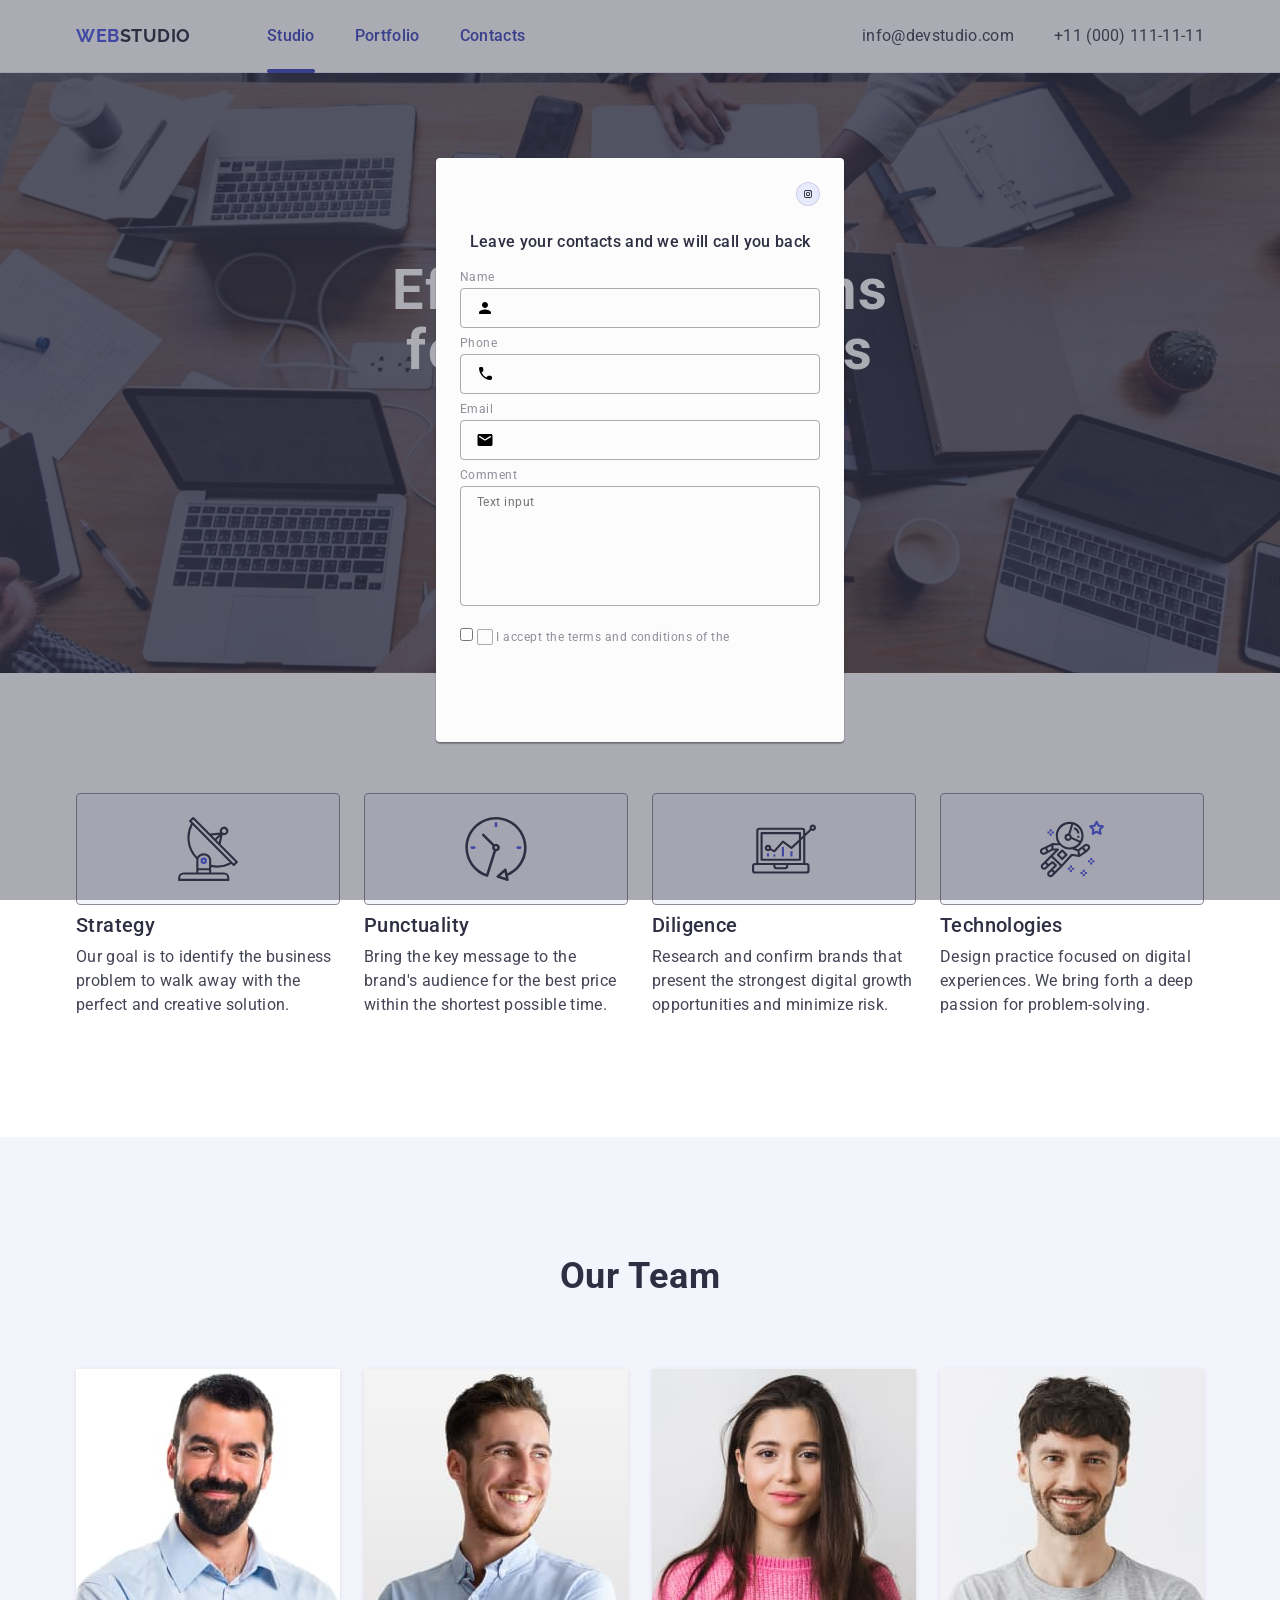
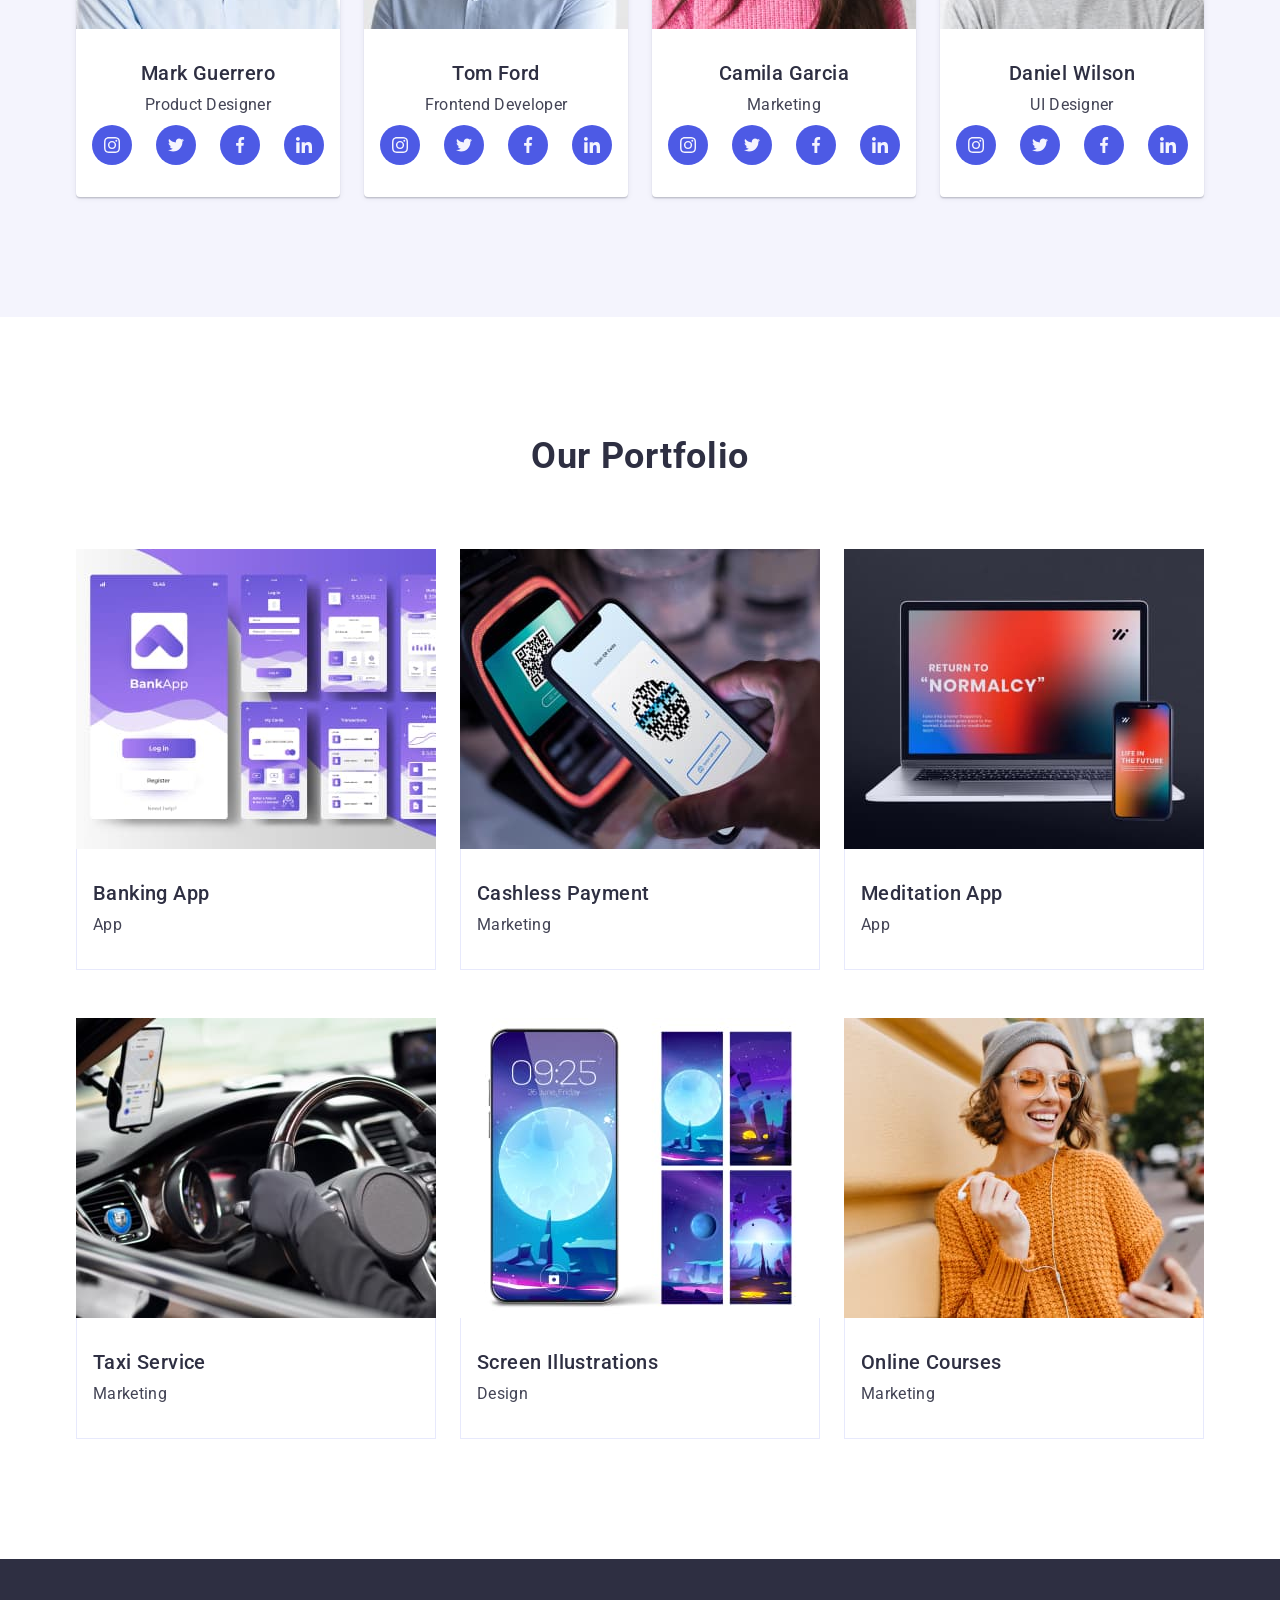
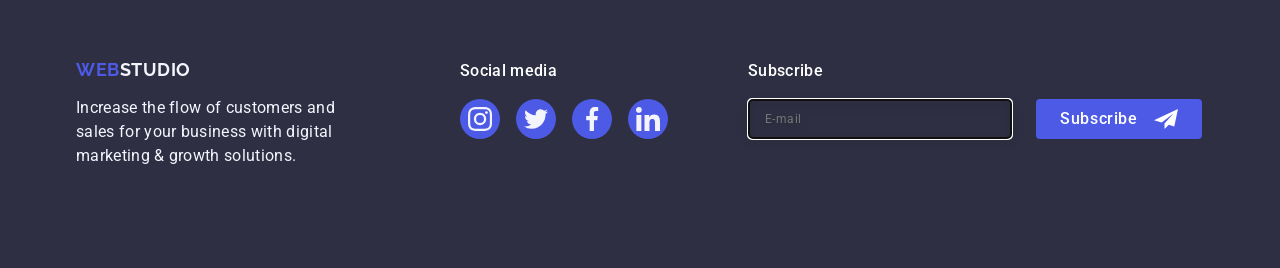
==== index.html @ d34de0f4 "add check-box" ====
<!DOCTYPE html>
<html lang="en">
<head>
    <meta charset="UTF-8">
    <meta name="viewport" content="width=device-width, initial-scale=1.0">
    <title>Document</title>
    <link rel="stylesheet" href="https://cdn.jsdelivr.net/npm/modern-normalize@2.0.0/modern-normalize.min.css">
    <link rel="preconnect" href="https://fonts.googleapis.com">
    <link rel="preconnect" href="https://fonts.gstatic.com" crossorigin>
    <link href="https://fonts.googleapis.com/css2?family=Raleway:wght@800&family=Roboto:wght@400;500;700;900&display=swap" rel="stylesheet">    
    <link rel="stylesheet" href="./css/styles.css" />
</head>
<body>
    <header class="main-header">
        <div class="container container-header">
        <nav class="site-nav">
        <a class="link-logo" href="./index.html">
            Web<span class="logo-header">Studio</span>
        </a>
        
        <ul class="main-nav">
            <li>
                <a class="link" href="./index.html">Studio</a>
            </li>
            <li>
                <a class="link-port" href="">Portfolio</a>
            </li>
            <li>
                <a class="link-cont" href="">Contacts</a>
            </li>
        </ul>
        
        </nav>
        <address class="contact">
        <ul class="site-contact">
            <li><a class="link-contact "  href="mailto:info@devstudio.com">info@devstudio.com</a></li>
            <li><a class="link-contact" href="tel:+110001111111">+11 (000) 111-11-11</a></li>
        </ul>
        </address>
    </div>
    </header>
    <main>
     <section  class="hero">
        <div class="container">
        <h1 class="hero-title">Effective Solutions for Your Business</h1>
        <button type="button" class="button">Order Service</button>
        </div> 
     </section>
     <section class="advantage-main">
        <div class="container">
        <h2 class="visually-hidden">Our advantages</h2>
        <ul class="ouradvant-list">
            <li class="ouradvant-item">
                <div class="advantages-background">
                    <svg class="advantages-sprite" width="64" height="64" >
                      <use href="./images/icons.svg#icon-antenna"></use>
                    </svg>
                  </div>
               <h3 class="list-title">Strategy</h3>
               <p class="list-text">
                  Our goal is to identify the business
                  problem to walk away with the perfect and creative solution.
               </p>
            </li>
            <li class="ouradvant-item">
                <div class="advantages-background" >
                    <svg class="advantages-sprite" width="64" height="64">
                      <use href="./images/icons.svg#icon-clock" ></use>
                    </svg>
                  </div>
                <h3 class="list-title">Punctuality</h3>
                <p class="list-text">
                   Bring the key message to the brand's audience for the best price within the shortest possible time.
                </p>
            </li>
            <li class="ouradvant-item">
                <div class="advantages-background">
                    <svg class="advantages-sprite" width="64" height="64">
                      <use href="./images/icons.svg#icon-diagram"></use>
                    </svg>
                  </div>
                <h3 class="list-title">Diligence</h3>
                <p class="list-text">
                   Research and confirm brands that present the strongest digital growth opportunities and minimize risk.
                </p>
            </li>
            <li class="ouradvant-item">
                <div class="advantages-background">
                    <svg class="advantages-sprite" width="64" height="64">
                      <use href="./images/icons.svg#icon-astronaut"></use>
                    </svg>
                  </div>
                <h3 class="list-title">Technologies</h3>
                <p class="list-text">
                   Design practice focused on digital experiences. We bring forth a deep passion for problem-solving.
                </p>
            </li>
        </ul>
        </div>
     </section>
     <section class="our-team">
        <div class="container">
        <h2 class="title-ourteam">Our Team</h2>
        <ul class="list-ourteam">
            <li class="item-ourteam">
                <img  src="./images/mark.jpg" alt="smiling man with beard in blue shirt" width="264" />
                <div class="data-team">
                <h3 class="title-team">Mark Guerrero</h3>
                <p class="text-team">Product Designer</p>
                <ul class="team-list">
                    <li class="team-item">
                      <a href="" class="team-sprite">
                        <svg class="team-icon" height="16" width="16">
                          <use href="./images/icons.svg#icon-instagram"></use>
                        </svg>
                      </a>
                    </li>
                    <li class="team-item">
                      <a href="" class="team-sprite">
                        <svg class="team-icon" height="16" width="16">
                          <use href="./images/icons.svg#icon-twitter"></use>
                        </svg>
                      </a>
                    </li>
                    <li class="team-item">
                      <a href="" class="team-sprite">
                        <svg class="team-icon" height="16" width="16">
                          <use href="./images/icons.svg#icon-facebook"></use>
                        </svg>
                      </a>
                    </li>
                    <li class="team-item">
                      <a href="" class="team-sprite">
                        <svg class="team-icon" height="16" width="16">
                          <use href="./images/icons.svg#icon-linkedin"></use>
                        </svg>
                      </a>
                    </li>
                  </ul>
                </div>
            </li>
            <li class="item-ourteam">
                <img  src="./images/tom.jpg" alt="smiling man in blue shirt" width="264" />
                <div class="data-team">
                <h3 class="title-team">Tom Ford</h3>
                <p class="text-team">Frontend Developer</p>
                <ul class="team-list">
                  <li>
                    <a href="" class="team-sprite">
                      <svg class="team-icon" height="16px" width="16px">
                        <use href="./images/icons.svg#icon-instagram"></use>
                      </svg>
                    </a>
                  </li>
                  <li>
                    <a href="" class="team-sprite">
                      <svg class="team-icon" height="16px" width="16px">
                        <use href="./images/icons.svg#icon-twitter"></use>
                      </svg>
                    </a>
                  </li>
                  <li>
                    <a href="" class="team-sprite">
                      <svg class="team-icon" height="16px" width="16px">
                        <use href="./images/icons.svg#icon-facebook"></use>
                      </svg>
                    </a>
                  </li>
                  <li>
                    <a href="" class="team-sprite">
                      <svg class="team-icon" height="16px" width="16px">
                        <use href="./images/icons.svg#icon-linkedin"></use>
                      </svg>
                    </a>
                  </li>
                </ul>
                </div>
            </li>
            <li class="item-ourteam">
                <img  src="./images/camila.jpg" alt="beautiful woman with long hair" width="264" />
                <div class="data-team">
                <h3 class="title-team">Camila Garcia</h3>
                <p class="text-team">Marketing</p>
                <ul class="team-list">
                  <li>
                    <a href="" class="team-sprite">
                      <svg class="team-icon" height="16px" width="16px">
                        <use href="./images/icons.svg#icon-instagram"></use>
                      </svg>
                    </a>
                  </li>
                  <li>
                    <a href="" class="team-sprite">
                      <svg class="team-icon" height="16px" width="16px">
                        <use href="./images/icons.svg#icon-twitter"></use>
                      </svg>
                    </a>
                  </li>
                  <li>
                    <a href="" class="team-sprite">
                      <svg class="team-icon" height="16px" width="16px">
                        <use href="./images/icons.svg#icon-facebook"></use>
                      </svg>
                    </a>
                  </li>
                  <li>
                    <a href="" class="team-sprite">
                      <svg class="team-icon" height="16px" width="16px">
                        <use href="./images/icons.svg#icon-linkedin"></use>
                      </svg>
                    </a>
                  </li>
                </ul>
                </div>
            </li>
            <li class="item-ourteam">
                <img src="./images/daniel.jpg" alt="smiling man in gray t-shirt" width="264" />
                <div class="data-team">
                <h3 class="title-team">Daniel Wilson</h3>
                <p class="text-team">UI Designer</p>
                <ul class="team-list">
                  <li>
                    <a href="" class="team-sprite">
                      <svg class="team-icon" height="16px" width="16px">
                        <use href="./images/icons.svg#icon-instagram"></use>
                      </svg>
                    </a>
                  </li>
                  <li>
                    <a href="" class="team-sprite">
                      <svg class="team-icon" height="16px" width="16px">
                        <use href="./images/icons.svg#icon-twitter"></use>
                      </svg>
                    </a>
                  </li>
                  <li>
                    <a href="" class="team-sprite">
                      <svg class="team-icon" height="16px" width="16px">
                        <use href="./images/icons.svg#icon-facebook"></use>
                      </svg>
                    </a>
                  </li>
                  <li>
                    <a href="" class="team-sprite">
                      <svg class="team-icon" height="16px" width="16px">
                        <use href="./images/icons.svg#icon-linkedin"></use>
                      </svg>
                    </a>
                  </li>
                </ul>
                </div>
            </li>
        </ul>
        </div>
     </section>
     <section class="portfolio">
        <div class="container">
        <h2 class="title-portfolio">Our Portfolio</h2>
        <ul class="list-portfolio">
            <li class="item-portfolio">
              <div class="picture-overlay">
                <img src="./images/portfolio-banking.jpg"  alt="application" width="360" />
                <p class="text-overlay"> 14 Stylish and User-Friendly App Design Concepts · Task Manager App · Calorie Tracker App · Exotic Fruit Ecommerce App · Cloud Storage App</p>
              </div>
               <div class="data-portfolio">
                <h3 class="titles-portfolio">Banking App</h3>
                <p class="text-portfolio">App</p>
                </div>
            </li>
            <li class="item-portfolio">
              <div class="picture-overlay">
                <img src="./images/portfolio-cashless.jpg"  alt="phone cachless payment" width="360" />
                <p class="text-overlay"> 14 Stylish and User-Friendly App Design Concepts · Task Manager App · Calorie Tracker App · Exotic Fruit Ecommerce App · Cloud Storage App</p>
              </div>
                <div class="data-portfolio">
                <h3 class="titles-portfolio">Cashless Payment</h3>
                <p class="text-portfolio">Marketing</p>
                </div>
            </li>
            <li class="item-portfolio">
              <div class="picture-overlay">
                <img src="./images/portfolio-meditation.jpg"  alt="laptop" width="360" />
                <p class="text-overlay"> 14 Stylish and User-Friendly App Design Concepts · Task Manager App · Calorie Tracker App · Exotic Fruit Ecommerce App · Cloud Storage App</p>
              </div>
                <div class="data-portfolio">
                <h3 class="titles-portfolio">Meditation App</h3>
                <p class="text-portfolio">App</p>
                </div>
            </li>
            <li class="item-portfolio">
              <div class="picture-overlay">
                <img src="./images/portfolio-taxi.jpg"  alt="steering wheel" width="360" />
                <p class="text-overlay"> 14 Stylish and User-Friendly App Design Concepts · Task Manager App · Calorie Tracker App · Exotic Fruit Ecommerce App · Cloud Storage App</p>
              </div>
                <div class="data-portfolio">
                <h3 class="titles-portfolio">Taxi Service</h3>
                <p class="text-portfolio">Marketing</p>
                </div>
            </li>
            <li class="item-portfolio">
              <div class="picture-overlay">
                <img src="./images/portfolio-screen.jpg"  alt="screen on the phone" width="360" />
                <p class="text-overlay"> 14 Stylish and User-Friendly App Design Concepts · Task Manager App · Calorie Tracker App · Exotic Fruit Ecommerce App · Cloud Storage App</p>
              </div>
                <div class="data-portfolio">
                <h3 class="titles-portfolio">Screen Illustrations</h3>
                <p class="text-portfolio">Design</p>
                </div>
            </li>
            <li class="item-portfolio">
              <div class="picture-overlay">
                <img src="./images/portfolio-online.jpg"  alt="girl with phone" width="360" />
                <p class="text-overlay"> 14 Stylish and User-Friendly App Design Concepts · Task Manager App · Calorie Tracker App · Exotic Fruit Ecommerce App · Cloud Storage App</p>
              </div>
                <div class="data-portfolio">
                <h3 class="titles-portfolio">Online Courses</h3>
                <p class="text-portfolio">Marketing</p>
                </div>
            </li>
        </ul>
        </div>

     </section>
    </main>
    <footer class="footer">
        <div class="container container-position">
         
                <div class="footer-inscripshion">
                     <a  class="link-logo-footer" href="./index.html">
                      Web<span class="logo-footer">Studio</span>
                   </a>
                     <p class="footer-text">Increase the flow of customers and sales for your business with digital marketing & growth solutions.</p>
                  </div>
              <div>

                 <p class="footer-title">Social media</p>

                 <ul class="footer-list">
                  <li class="footer-item">
                    <a href="" class="footer-sprite">
                      <svg class="footer-icon" height="24" width="24">
                        <use href="./images/icons.svg#icon-instagram"></use>
                      </svg>
                    </a>
                  </li>
                  <li class="footer-item">
                    <a href="" class="footer-sprite">
                      <svg class="footer-icon" height="24" width="24">
                        <use href="./images/icons.svg#icon-twitter"></use>
                      </svg>
                    </a>
                  </li>
                  <li class="footer-item">
                    <a href="" class="footer-sprite">
                      <svg class="footer-icon" height="24" width="24">
                        <use href="./images/icons.svg#icon-facebook"></use>
                      </svg>
                    </a>
                  </li>
                  <li class="footer-item">
                    <a href="" class="footer-sprite">
                      <svg class="footer-icon" height="24" width="24">
                        <use href="./images/icons.svg#icon-linkedin"></use>
                      </svg>
                    </a>
                  </li>
                </ul>
           </div> 
             <div class="icon-subs">
              <p class="footer-title">Subscribe</p>
              <form
              class="form-subs"
              name="signup-form"
              autocomplete="on">
              
            
              <label class="footer-form">
                <input
                  class="form-input"
                  type="email"
                  name="email"
                  placeholder="E-mail"
                  autofocus
                />
              </label>
              <button type="submit" class="button-subs">
                Subscribe
                <svg class="icon-footer" height="24" width="24">
                  <use href="./images/icons.svg#icon-frame"></use>
                </svg>
              </button>
            </form>
             </div>
        </div>
        
    </footer>
    <div class="container-modal">
      
     <div class="modal">
      <button type="button" class="modal-button">
        <svg class="modal-icon" height="8" width="8">
          <use href="./images/icons.svg#icon-instagram"></use>
        </svg>
      </button>
      <p class="modal-text">
        Leave your contacts and we will call you back
      </p>
      <form >
        <div class="modal-formcontainer">
          <label class="form-username" for="user-name">Name</label>
          <div class="text-username">
            <input class="input-username" type="text"  id="user-name" name="user-name">
            <svg class="form-icon" height="24" width="18">
              <use href="./images/icons.svg#icon-person"></use>
            </svg>
            
          </div>
        </div>
          <div class="modal-formcontainer">
            <label class="form-username" for="user-phone">Phone</label>
            <div class="text-username">
              <input class="input-username" type="text"  id="user-phone" name="user-phone">
              <svg class="form-icon" height="24" width="18">
                <use href="./images/icons.svg#icon-phone"></use>
              </svg>
              
            </div>
          </div>
          <div class="modal-formcontainer">
            <label class="form-username" for="user-email">Email</label>
            <div class="text-username">
              <input class="input-username" type="text"  id="user-email" name="user-phone">
              <svg class="form-icon" height="24" width="18">
                <use href="./images/icons.svg#icon-email"></use>
              </svg>
              
            </div>
          </div>
          <div class="modal-comment">
            <label class="form-username" for="user-comment">Comment</label>
            <textarea class="modal-textarea" name="user-comment" id="user-comment" placeholder="Text input" cols="30" rows="10"></textarea>
          </div>
          <div class="modal-chekbox">
            <input class="user-chekbox"  type="checkbox"  id="user-privacy" value="true" name="user-privacy">
            <label class="label-chekbox" for="user-privacy">
              <span class="check-icon">
                <svg class="checkbox-icon" height="8" width="10">
                  <use href="./images/icons.svg#icon-"></use>
                </svg>
                 </span>
              I accept the terms and conditions of the</label>

          </div>
        
      </form>
     </div>
    </div>
</body>
</html>
---- css/styles.css ----
/* color
iris - #4D5AE5; primary brand
ocean -#404BBf; pressed
navy blue -#2E2F42; dark
green - #31D0AA;  success
slate - #434455;  text
ligth slate -#8E8F99;  subtle text
cornflower - #E7E9FC;  accent
cloud - #F4F4FD; light background
navy blue modal - #2E2F42; modal overlay
grey - #2E2F42; hero background               ?
white - #FFFFFF; white background
dairy - #FCFCFC; modal background

*/

*,
*::before,
*::after {
  box-sizing: border-box;
}

h1, h2, h3, h4, h5, h6, p {
	margin-top: 0;
	margin-bottom: 0;
}

ul, ol {
	margin-top: 0;
	margin-bottom: 0;
	padding-left: 0;
}

body {
    background-color: #ffffff;
    color: #434455;
    font-family: Roboto, sans-serif;
    font-weight: 400;
    font-size: 16px;
    
}
ul {
    list-style-type: none;
}
img {
	display: block;
    max-width: 100%;
}

.container { 
   
    width: 1158px;
    padding: 0 15px;
    margin-left: auto;
    margin-right:  auto;
}
.container-header {
    /* width: 1158px;
    padding: 0 15px;
    margin-left: auto;
    margin-right:  auto; */
    display: flex;
    justify-content: space-between;
        
    
}


/* Hidden header */
.visually-hidden {
    position: absolute;
    width: 1px;
    height: 1px;
    margin: -1px;
    border: 0;
    padding: 0;
    white-space: nowrap;
    clip-path: inset(100%);
    clip: rect(0 0 0 0);
    overflow: hidden;
}


section {
    padding: 156;
}


/*Headlines*/

h2 {
    color: #2E2F42;
    font-weight: 700;
    font-size: 36px;
    line-height: 1.11;
    letter-spacing: 0.02em
}
h3 {
    color: #2E2F42;
    font-weight: 500;
    font-size: 20px;
    line-height: 1.2;
    letter-spacing: 0.02em
}
p {
line-height: 1.5;
letter-spacing: 0.02em;
}
/*Header*/
.main-header {
    border-bottom: 1px solid #e7e9fc;
    box-shadow: 0px 2px 1px rgba(46, 47, 66, 0.08), 0px 1px 1px rgba(46, 47, 66, 0.16), 0px 1px 6px rgba(46, 47, 66, 0.08);
}
/*Logo*/
.link-logo {
    font-family: Raleway, sans-serif;
    font-weight: 700;
    font-size: 18px;
    color: #4D5AE5;
    line-height: 1.17;
    text-transform: uppercase;
    text-decoration: none;
    letter-spacing: 0.03em;
    margin-right: 76px;
}
.logo-header {
    color: #2E2F42;
}
.logo-footer {
    color: #F4F4FD;
}
.link  {
    position: relative; 
    display: inline-block;
    text-decoration: none; 
    color: #2E2F42 ;
    font-weight: 500;
    line-height: 1.5;
    letter-spacing: 0.02em;
    padding: 24px 0;
    color: #404bbf;
    transition: color 250ms cubic-bezier(0.4, 0, 0.2, 1);
    

}
.link-port  {
    position: relative; 
    display: inline-block;
    text-decoration: none; 
    color: #2E2F42 ;
    font-weight: 500;
    line-height: 1.5;
    letter-spacing: 0.02em;
    padding: 24px 0;
    color: #404bbf;
    transition: color 250ms cubic-bezier(0.4, 0, 0.2, 1);
    
}

.link-cont 

{
    position: relative;
    display: inline-block;
    text-decoration: none;
    color: #2E2F42 ;
    font-weight: 500;
    line-height: 1.5;
    letter-spacing: 0.02em;
    padding: 24px 0;
    color: #404bbf;
    transition: color 250ms cubic-bezier(0.4, 0, 0.2, 1);
    
} 
.site-nav .link:hover {

    color: #404BBf
}
.site-nav  .link:focus {
    
    color: #404BBf
}
.link:after {
    content: '';
    position: absolute;
    bottom: -1px;
    height: 4px;
    left: 0;
    width: 100%;
    background-color: #404bbf;
    border-radius: 2px;

}
address {
font-style: normal;

}
.link-contact{
    text-decoration: none;
    line-height: 1.5;
    letter-spacing: 0.02em;
    color: #434455;
    transition: color 250ms cubic-bezier(0.4, 0, 0.2, 1);

}
.link-contact:hover,
.link-contact:focus {
    color: #404bbf;
}
.site-nav {
    display: flex;
    align-items: center; 
    margin-right: 0;
}
.main-nav {
    display: flex;
   flex-direction: row;
    gap: 40px;
   
    
}
.site-contact {
    display: flex;
    gap: 40px;
   
    padding-top: 24px;
    padding-bottom: 24px;
  
    
    

}
/*Hero*/
.hero {
    background-color: #2E2F42 ;
    text-align: center;
    padding: 188px 0 188px;
    background-image: linear-gradient(rgba(46, 47, 66, 0.7), rgba(46, 47, 66, 0.7)), url(../images/people-office.jpg);
    background-repeat: no-repeat;
    max-width: 1440px;
    background-position: center;
    background-size: cover; 
}
.hero-title {
    color: #ffffff;
    font-weight: 700;
    font-size: 56px;
    line-height: 1.07;
    text-align: center;
    letter-spacing: 0.02em;
    margin: 0 auto;
    margin-bottom: 48px;
    max-width: 496px;


}
/*Button*/
.button {
    display: block;
    min-width: 169px;
    background-color: #4D5AE5 ;
    color: #FFFFFF;
    font-weight: 500;
    line-height: 1.5;
    cursor: pointer;
    letter-spacing: 0.04em;
    padding: 16px 32px;
    border-radius: 4px;
    border: none;
    margin: 0 auto;
    transition: background-color 250ms cubic-bezier(0.4, 0, 0.2, 1);  
    
}
.button:hover {
    background-color: #404BBf;
}
.button:focus {
    background-color: #404BBf;
}
/* Our advantages */
.advantage-main {
    padding: 120px 0 120px;

}
.advantages-background {
    background-color: #F4F4FD;
    display: flex;
    gap: 24px;
    border: 1px solid #8E8F99;
    border-radius: 4px;
    height: 112px; 
    justify-content: center;
    align-items: center;
    margin-bottom: 8px;
  
    
} 
.advantages-sprite {
    width: 64px;
    height: 64px;
}
.ouradvant-list {
    display: flex;
    flex-direction: row;
    gap: 24px;
   
    
}
.list-title {
    margin-bottom: 8px;
}
.ouradvant-item {
    flex-basis: calc((100% - 72px) / 4);
}
/*Our portfolio*/

.portfolio{
    padding: 120px 0 120px 0;
}
.data-portfolio {
    padding: 32px 16px;
    border: 1px solid #e7e9fc;
    border-top: none;
}

.title-portfolio {
    text-align: center;
    letter-spacing: 0.02em;
    text-transform: capitalize;
    text-align: center;
    margin: 0 auto;
    margin-bottom: 72px;
    
}
.titles-portfolio {
    margin-bottom: 8px;
}
.list-portfolio {
    display: flex;
    flex-wrap: wrap;
    column-gap: 24px; 
    row-gap: 48px;               }

 .item-portfolio {
    transition: box-shadow 250ms cubic-bezier(0.4, 0, 0.2, 1);
 }   
.item-portfolio:hover {
    box-shadow: 0px 1px 6px rgba(46, 47, 66, 0.08), 0px 1px 1px rgba(46, 47, 66, 0.16), 0px 2px 1px rgba(46, 47, 66, 0.08);
    

}


    
     


/*Our team*/
.our-team {
    background-color: #F4F4FD;
    padding: 120px 0;
}
.title-ourteam {
    text-align: center;
    text-transform: capitalize;
    margin: 0 auto;
  
    margin-bottom: 72px;
    
}
.list-ourteam {
    display: flex;
    flex-direction: row;
    gap: 24px;
    
    
}
.item-ourteam {
    box-shadow: 0px 1px 6px rgba(46, 47, 66, 0.08), 0px 1px 1px rgba(46, 47, 66, 0.16), 0px 2px 1px rgba(46, 47, 66, 0.08); 
    background-color: #FFFFFF;
    border-radius: 0px 0px 4px 4px;
}
.text-team {
    font-size: 16px;
    text-align: center;
    
}
.data-team {
    padding: 32px 0;
    text-align: center;
}
.title-team {
    margin-bottom: 8px;
}
.team-list {
    display: flex;
    flex-direction: row;
    gap: 24px;
    margin-top: 8px;
    margin-left: 16px;
    margin-right: 16px;
    justify-content: center;
  

}

.team-item {
    transition: background-color 250ms cubic-bezier(0.4, 0, 0.2, 1);
}
.team-sprite {
    display: flex;
    width: 40px;
    height: 40px;
    justify-content: center;
    align-items: center;
    border-radius: 50%;
    fill: #F4F4FD ;
    background-color:#4d5ae5;
    transition: background-color 250ms cubic-bezier(0.4, 0, 0.2, 1);
  }

  .team-sprite:hover {
    background-color: #404BBf ;
    fill: #F4F4FD ;
  }
  .team-sprite:focus {
    background-color: #404BBf ;
    fill: #F4F4FD ;
  }
  
/*Footer*/
.container-position {
    display: flex;
    align-items: baseline;
}

footer {
    background-color: #2E2F42;
    padding: 100px 0 100px;
}
.footer-text {
    width: 264px;
    line-height: 1.5;
    color: #F4F4FD;
    letter-spacing: 0.02em
}
.link-logo-footer {
    font-family: Raleway, sans-serif;
    font-weight: 700;
    font-size: 18px;
    color: #4D5AE5;
    line-height: 1.17;
    text-transform: uppercase;
    text-decoration: none;
    letter-spacing: 0.03em;
    display: inline-block;
    margin-bottom: 16px;
    
}
.footer-title {
    color: #ffffff;
    font-weight: 500;
    font-size: 16px;
    line-height: 1.5;
    letter-spacing: 0.02em;
    margin-bottom: 16px;

}

.footer-list {
    display: flex;
    gap: 16px;
}
.footer-item {
    width: 40px;
    height: 40px;
    transition: background-color 250ms cubic-bezier(0.4, 0, 0.2, 1);
}
.footer-sprite {
    display: flex;
    width: 100%;
    height: 100%;
    justify-content: center;
    align-items: center;
    border-radius: 50%;
    fill: #F4F4FD ;
    background-color: #4d5ae5 ;
    transition: background-color 250ms cubic-bezier(0.4, 0, 0.2, 1);
  }

  .footer-sprite:hover {
    background-color: #31D0AA ;
    fill: #F4F4FD ;
  }
  .footer-sprite:focus {
    background-color: #31D0AA ;
    fill: #F4F4FD ;
  }
  .footer-inscripshion {
    margin-right: 120px;
  }
  .footer-icon {
    fill: #f4f4fd;
  }
  .icon-subs {
    margin-left: 80px;
  }
  .form-subs {
    display: flex;
    justify-content: center;
    gap: 24px;
    
   }
   .button-subs {
    display: flex;
    justify-content: center; 
    background-color: #4D5AE5;
    color: #fff;
    font-size: 16px;
    font-weight: 500;
    line-height: 1.5;
    letter-spacing: 0.06em;
    min-width: 165px;
    height: 40px;
    align-items: center;
    text-align: center;
    padding: 8px 24px 8px 24px;
    border-radius: 4px;
    border: 1px; 
    letter-spacing: 0.04em;
    cursor: pointer;

  }

  .form-input {
    width: 264px;
    height: 40px;
    border: 1px solid #ffffff; 
    border-radius: 4px;
    padding-left: 16px;
    color: #fff;
    background-color: transparent;
    font-weight: 400;
    font-size: 12px;
    line-height: 1.5;
    letter-spacing: 0.04em; 
    filter: drop-shadow(0px 4px 4px rgba(0, 0, 0, 0.15)); 
    
  }

  .icon-footer {
    margin-left: 16px; 
    fill: #fff;
  }
  /*Porfolio overlay*/

    .picture-overlay {
        position: relative;
        overflow: hidden;
    }
    .text-overlay {
        position: absolute; 
        top: 0; 
        font-size: 16px; 
        line-height: 1.5;
        letter-spacing: 0.02em;
        color: #f4f4fd; 
        padding: 40px 32px;
        background-color: #4d5ae5;
        height: 100%;
        width: 100%;
        transform: translateY(100%);
        transition: transform 250ms cubic-bezier(0.4, 0, 0.2, 1); 
    }
   
    .item-portfolio:hover .text-overlay {
        transform: translateY(0%);
    }
    /* Modal */
    .container-modal {
        position: fixed;
        top: 0;
        left: 0; 
        width: 100%;
        height: 100%;
        background-color: rgba(46, 47, 66, 0.4);
        transition: opacity 250ms cubic-bezier(0.4, 0, 0.2, 1), visibility 250ms cubic-bezier(0.4, 0, 0.2, 1); 

    }
    .modal {
        position: absolute;
        top: 50%; 
        left: 50%;
        transform: translate(-50%, -50%) scale(1);
        width: 408px;
        min-height: 584px;
        background: #fcfcfc; 
        box-shadow: 0px 1px 1px rgba(0, 0, 0, 0.14), 0px 1px 3px rgba(0, 0, 0, 0.12), 0px 2px 1px rgba(0, 0, 0, 0.2); 
        border-radius: 4px;
        transition: transform 250ms cubic-bezier(0.4, 0, 0.2, 1);
        padding: 72px 24px 24px 24px; 

    }
    .modal-button {
        position: absolute; 
        top: 24px;
        right: 24px; 
        width: 24px;
        height: 24px; 
        border-radius: 50%;
        display: flex;
        align-items: center; 
        justify-content: center; 
        background-color: #e7e9fc; 
        border: 1px solid rgba(0, 0, 0, 0.1);
        padding: 0;
        cursor: pointer;
        transition: background-color 250ms cubic-bezier(0.4, 0, 0.2, 1), border 250ms cubic-bezier(0.4, 0, 0.2, 1); 

    }
    .modal-button:hover {
        background-color: #404bbf; 
        border: none; 

    }
    .modal-button:focus {
        background-color: #404bbf; 
        border: none; 
    }
    .modal-icon {
        transition: fill 250ms cubic-bezier(0.4, 0, 0.2, 1);
    }
    .modal-text {
        font-weight: 500; 
        font-size: 16px; 
        line-height: 1.5; 
        text-align: center; 
        letter-spacing: 0.02em; 
        color: #2E2F42 ;
        margin-bottom: 16px; 

    }
    .modal-formcontainer {
        margin-bottom: 8px; 
    }
    .form-username {
        font-size: 12px;
        line-height: 1.17;
        letter-spacing: 0.04em;
        color: #8e8f99;
        display: block;
        margin-bottom: 4px; 

    }
    .text-username {
        position: relative;
    }
    .input-username {
        width: 100%;
        height: 40px;
        border: 1px solid rgba(46, 47, 66, 0.4); 
        border-radius: 4px;
        background-color: transparent;
        padding-left: 38px;
        outline: transparent; 
        transition: border-color 250ms cubic-bezier(0.4, 0, 0.2, 1);

    }
    .input-username:focus {
        border-color: #4D5AE5; 
        fill: #4D5AE5;
    }
    .form-icon {
        position: absolute;
        left: 16px;
        top: 50%; 
        transform: translateY(-50%);
        transition: fill 250ms cubic-bezier(0.4, 0, 0.2, 1); 

    }
    .input-username:focus .form-icon {
        fill: #4D5AE5;
    }
    .modal-comment {
        margin-bottom: 16px 
    }
    .modal-textarea {
        width: 100%;
        height: 120px; 
        font-size: 12px;
        line-height: 1.17;
        letter-spacing: 0.04em;
        color: rgba(46, 47, 66, 0.4); 
        border: 1px solid rgba(46, 47, 66, 0.4);
        border-radius: 4px; 
        background-color: transparent;
        padding: 8px 16px;
        outline: transparent; 
        resize: none;
        transition: border-color 250ms cubic-bezier(0.4, 0, 0.2, 1); 


    }
    .modal-textarea:focus {
        border-color: #4D5AE5;
    }
    .modal-chekbox {
        margin-bottom: 24px;
    }
    .label-chekbox {
        font-size: 12px; 
        line-height: 1.17;
        letter-spacing: 0.04em;
        color: #8e8f99;

    }
    .check-icon {
        width: 16px;
        height: 16px;
        border: 1px solid rgba(46, 47, 66, 0.4); 
        border-radius: 2px; 
        transition: background-color 250ms cubic-bezier(0.4, 0, 0.2, 1), border 250ms cubic-bezier(0.4, 0, 0.2, 1), fill 250ms cubic-bezier(0.4, 0, 0.2, 1);
        display: inline-flex; 
        align-items: center;
        justify-content: center;
        fill: transparent; 
    }
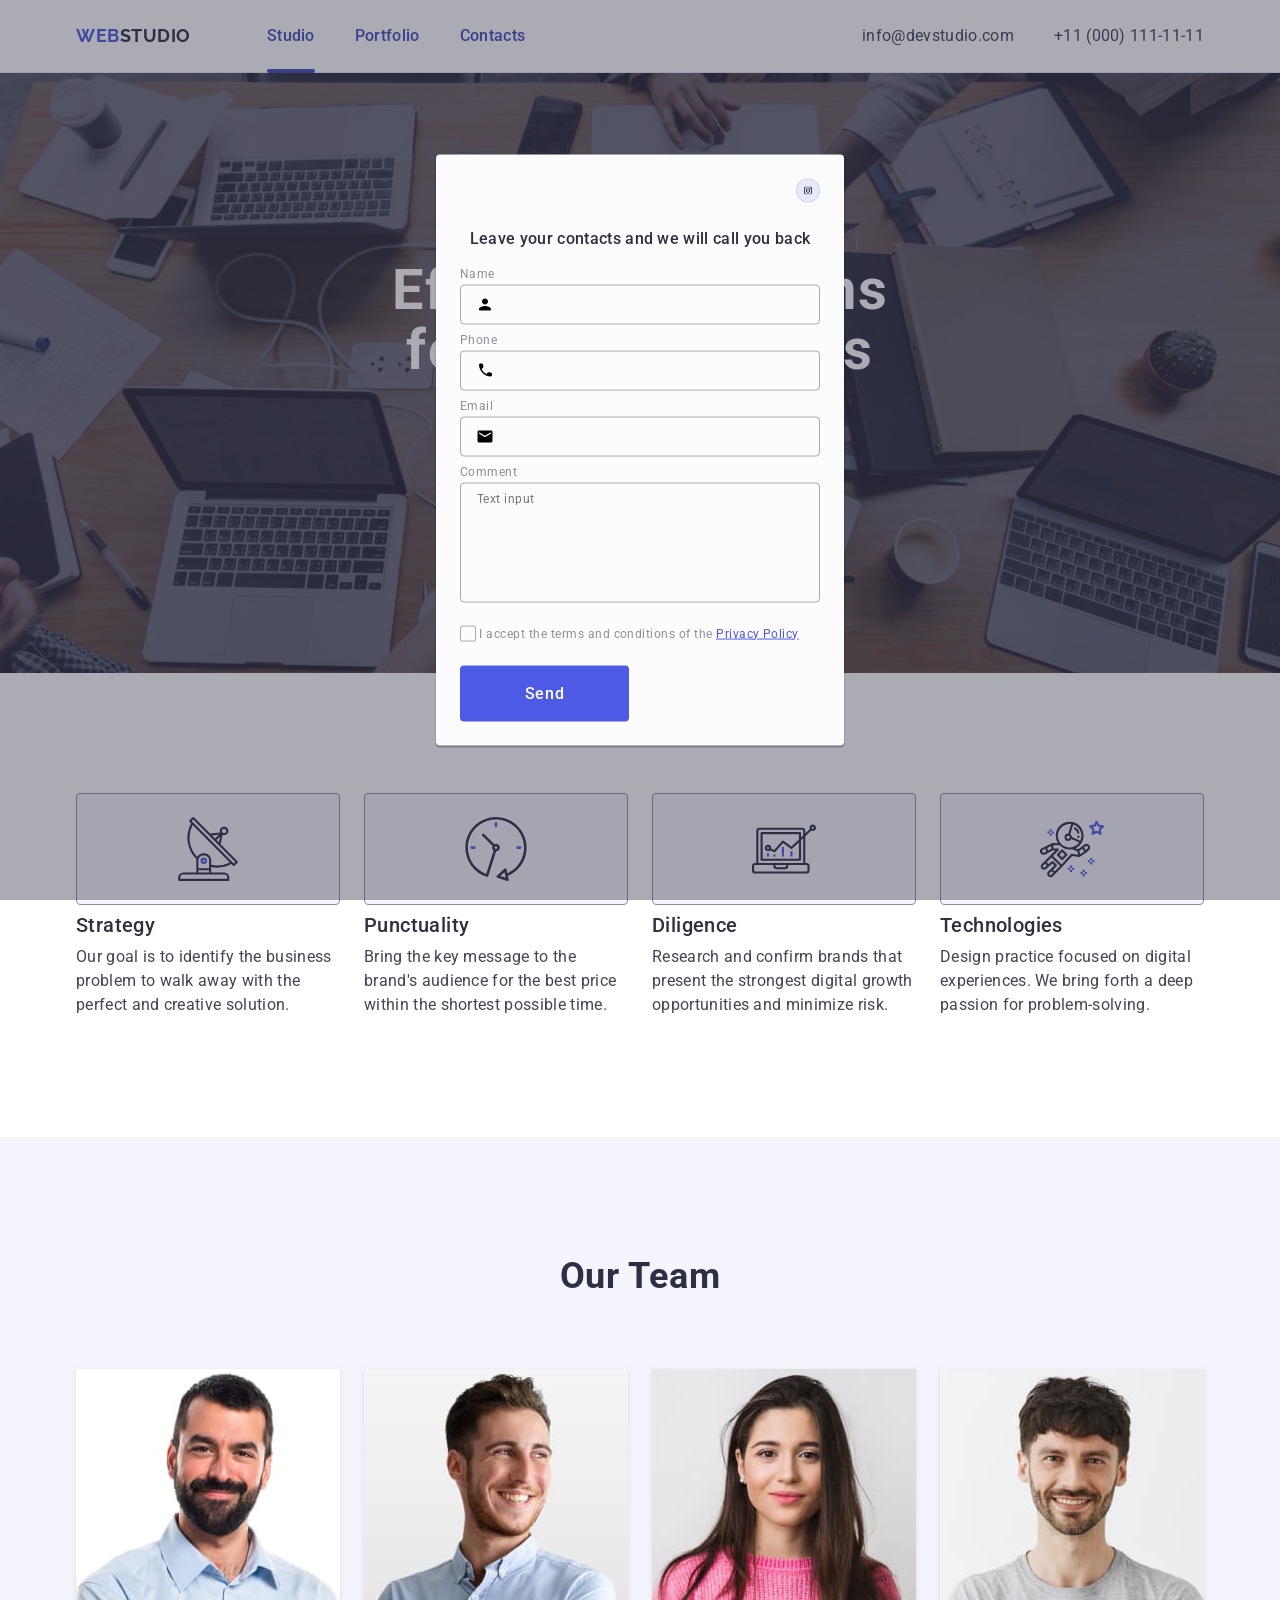
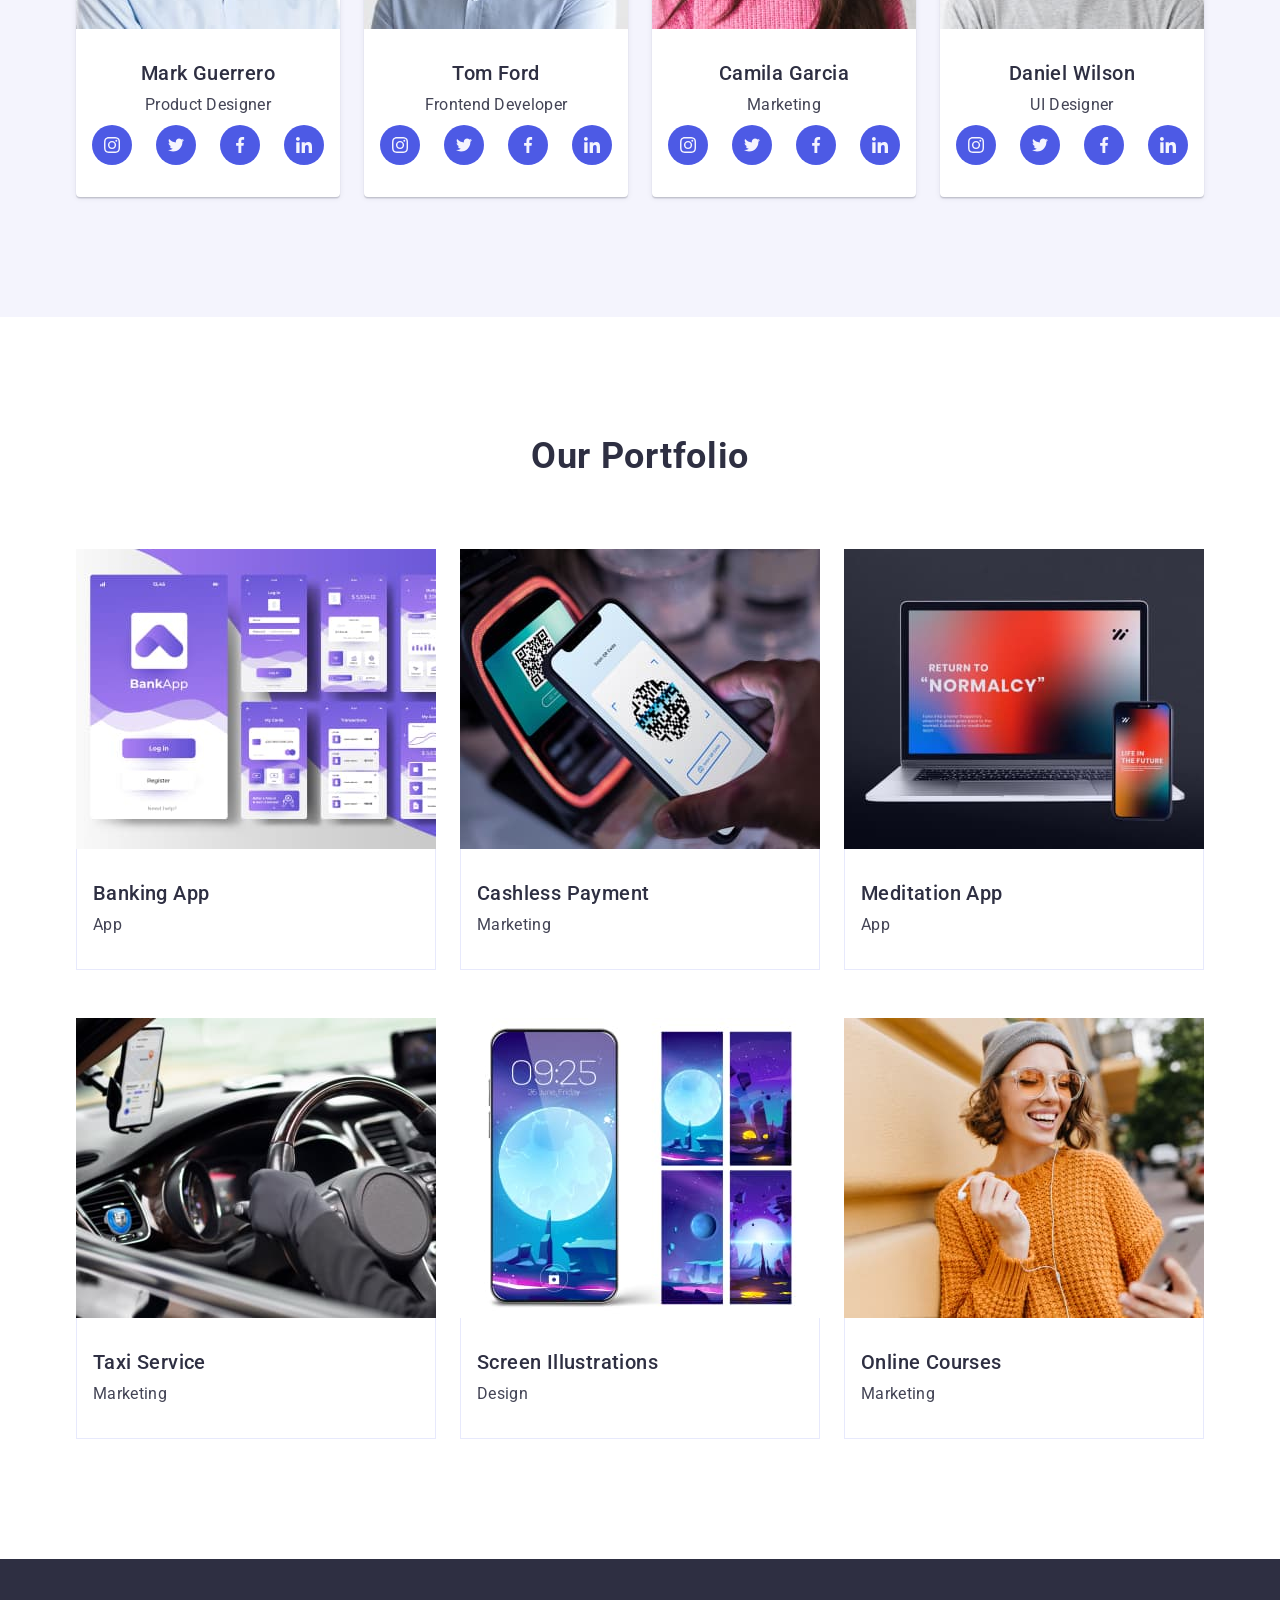
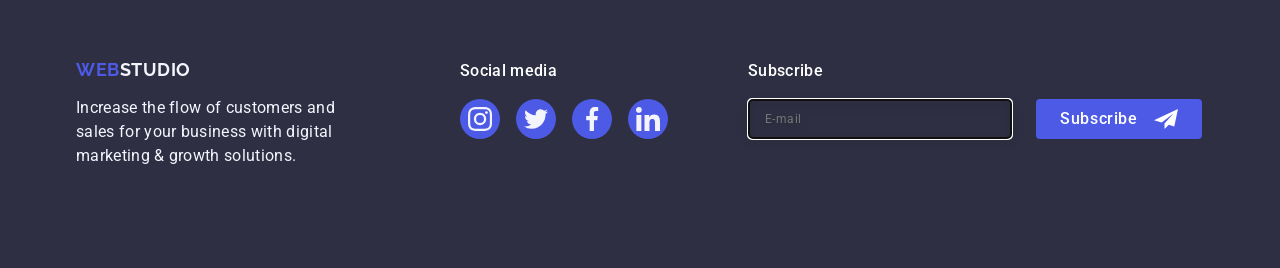
==== commit 50709e00: "add form button" ====
--- a/index.html
+++ b/index.html
@@ -441,16 +441,20 @@
             <textarea class="modal-textarea" name="user-comment" id="user-comment" placeholder="Text input" cols="30" rows="10"></textarea>
           </div>
           <div class="modal-chekbox">
-            <input class="user-chekbox"  type="checkbox"  id="user-privacy" value="true" name="user-privacy">
+            <input class="user-chekbox  visually-hidden"  type="checkbox"  id="user-privacy" value="true" name="user-privacy">
             <label class="label-chekbox" for="user-privacy">
               <span class="check-icon">
                 <svg class="checkbox-icon" height="8" width="10">
                   <use href="./images/icons.svg#icon-"></use>
                 </svg>
                  </span>
-              I accept the terms and conditions of the</label>
+              I accept the terms and conditions of the
+              <a class="chek-link" href="">Privacy Policy</a>
+            </label>
 
           </div>
+          <button class="form-button" type="button" >Send</button>
+
         
       </form>
      </div>
--- a/css/styles.css
+++ b/css/styles.css
@@ -724,4 +724,23 @@
         align-items: center;
         justify-content: center;
         fill: transparent; 
+    }
+    .chek-link {
+        color: #4d5ae5;
+    }
+    .form-button {
+        display: block;
+        min-width: 169px;
+        height: 56px;
+        font-family: "Roboto", sans-serif;
+        font-size: 16px;
+        font-weight: 500;
+        line-height: 1.5;
+        letter-spacing: 0.04em;
+        color: #ffffff;
+        cursor: pointer;
+        background-color: #4D5AE5;
+        border: none;
+        border-radius: 4px;
+        transition: background-color 250ms cubic-bezier(0.4, 0, 0.2, 1);
     }
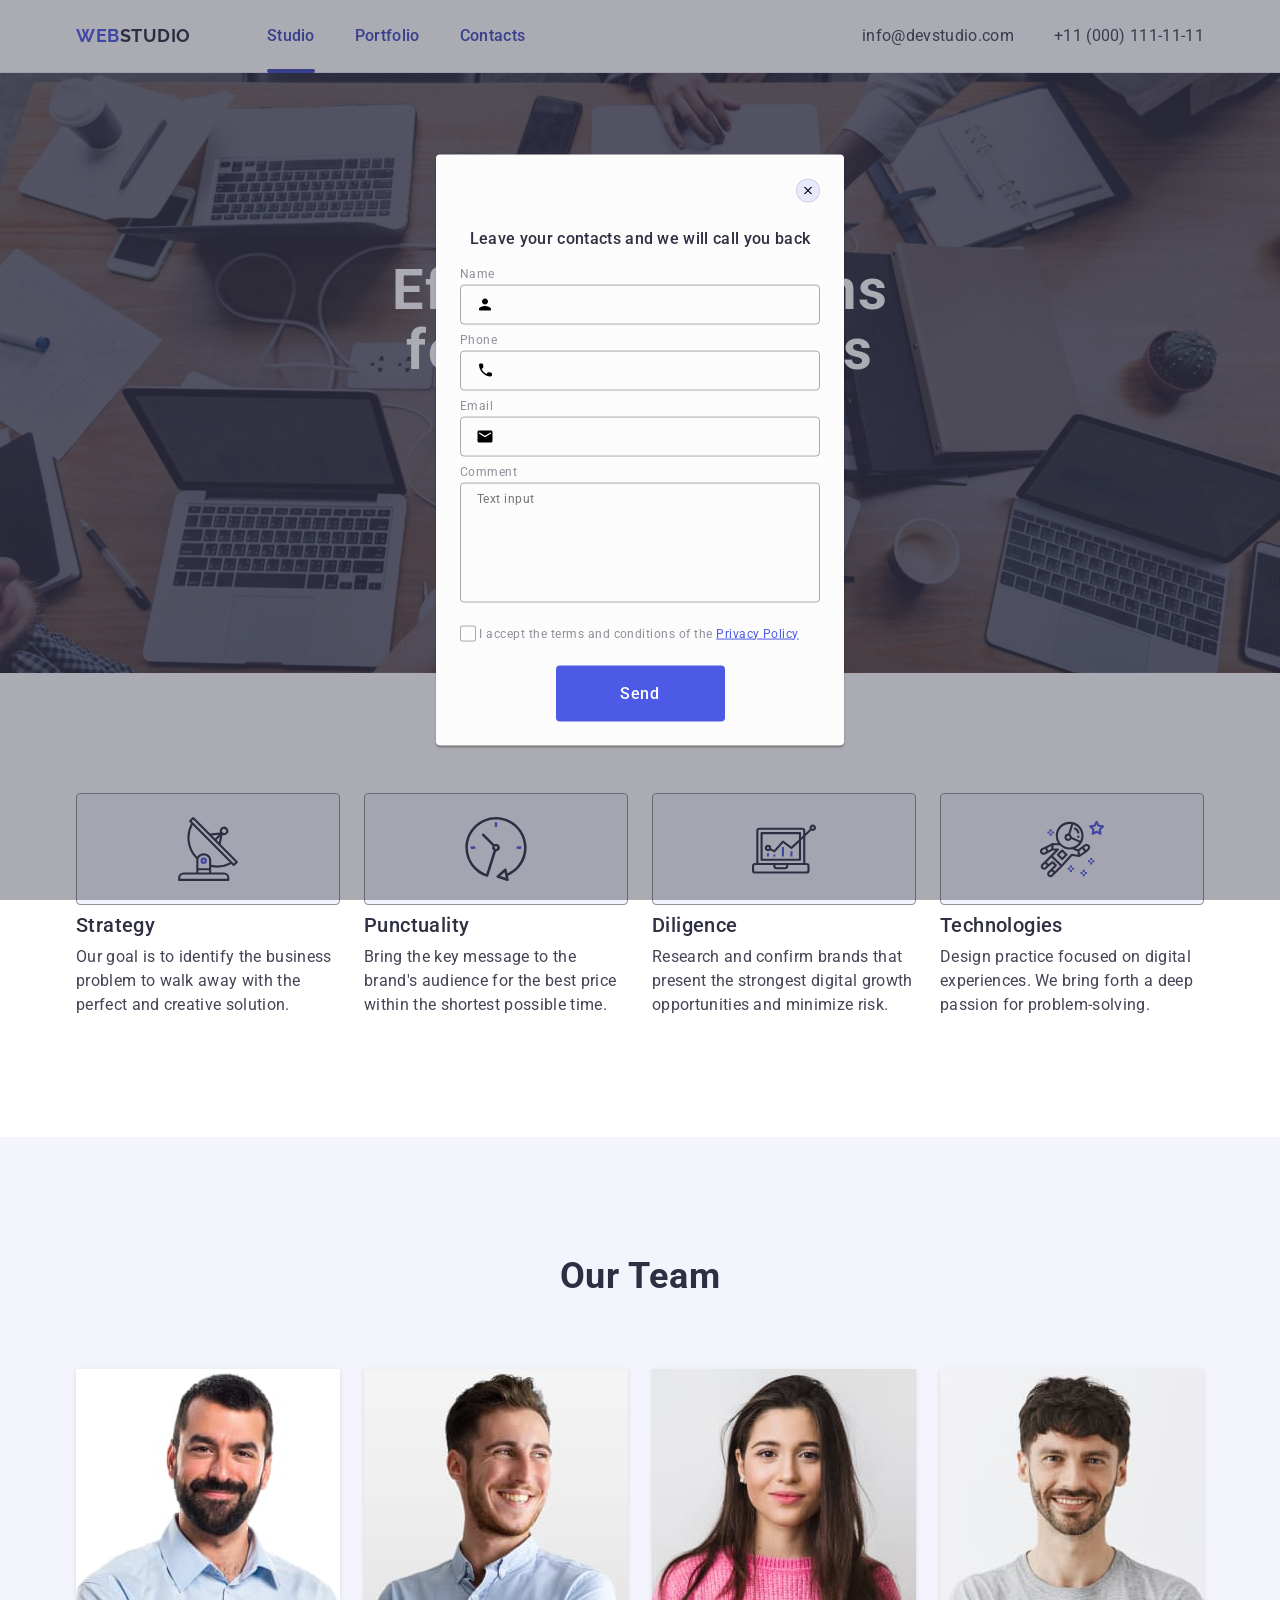
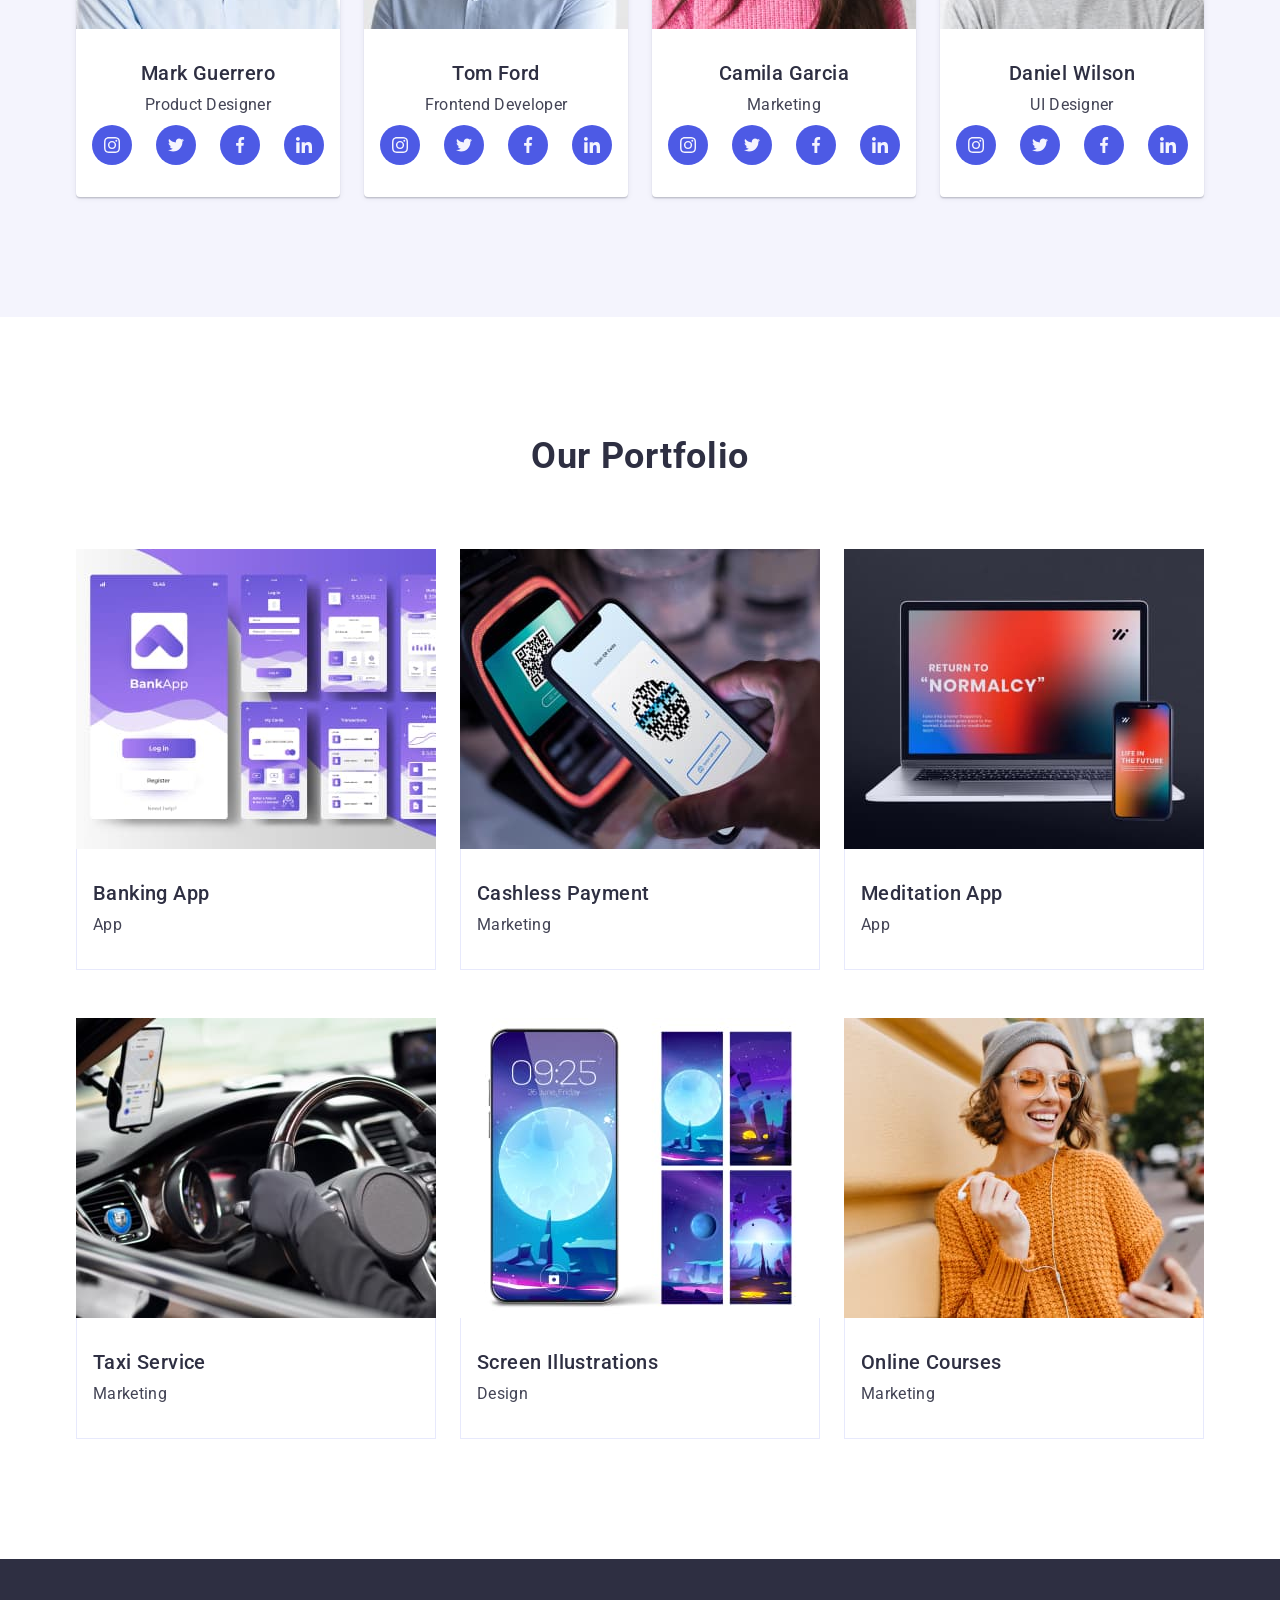
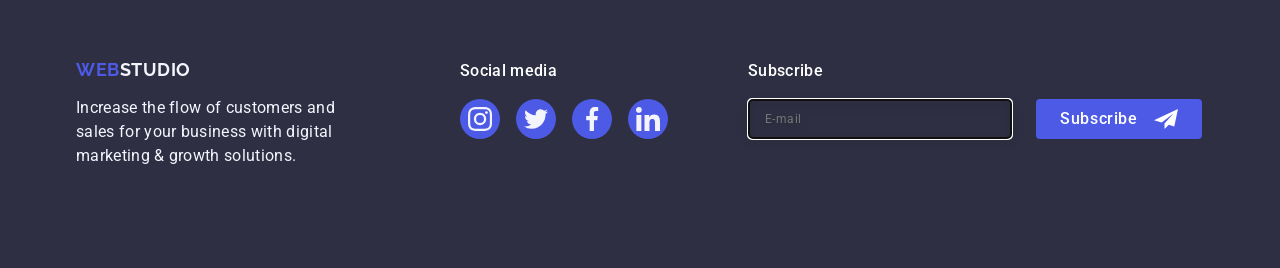
==== commit bf9c1ba1: "check-box" ====
--- a/index.html
+++ b/index.html
@@ -399,7 +399,7 @@
      <div class="modal">
       <button type="button" class="modal-button">
         <svg class="modal-icon" height="8" width="8">
-          <use href="./images/icons.svg#icon-instagram"></use>
+          <use href="./images/icons.svg#icon-close"></use>
         </svg>
       </button>
       <p class="modal-text">
@@ -419,7 +419,7 @@
           <div class="modal-formcontainer">
             <label class="form-username" for="user-phone">Phone</label>
             <div class="text-username">
-              <input class="input-username" type="text"  id="user-phone" name="user-phone">
+              <input class="input-username" type="phone"  id="user-phone" name="user-phone">
               <svg class="form-icon" height="24" width="18">
                 <use href="./images/icons.svg#icon-phone"></use>
               </svg>
@@ -429,7 +429,7 @@
           <div class="modal-formcontainer">
             <label class="form-username" for="user-email">Email</label>
             <div class="text-username">
-              <input class="input-username" type="text"  id="user-email" name="user-phone">
+              <input class="input-username" type="email"  id="user-email" name="user-phone">
               <svg class="form-icon" height="24" width="18">
                 <use href="./images/icons.svg#icon-email"></use>
               </svg>
@@ -445,7 +445,7 @@
             <label class="label-chekbox" for="user-privacy">
               <span class="check-icon">
                 <svg class="checkbox-icon" height="8" width="10">
-                  <use href="./images/icons.svg#icon-"></use>
+                  <use href="./images/icons.svg#icon-icon-click"></use>
                 </svg>
                  </span>
               I accept the terms and conditions of the
--- a/css/styles.css
+++ b/css/styles.css
@@ -627,8 +627,16 @@
         background-color: #404bbf; 
         border: none; 
     }
+    .modal-button:hover  .modal-icon {
+        fill: #ffffff;
+    }
+    .modal-button:focus  .modal-icon {
+        fill: #ffffff;
+    }
+
     .modal-icon {
         transition: fill 250ms cubic-bezier(0.4, 0, 0.2, 1);
+        
     }
     .modal-text {
         font-weight: 500; 
@@ -678,7 +686,7 @@
         transition: fill 250ms cubic-bezier(0.4, 0, 0.2, 1); 
 
     }
-    .input-username:focus .form-icon {
+    .input-username:focus + .form-icon {
         fill: #4D5AE5;
     }
     .modal-comment {
@@ -743,4 +751,10 @@
         border: none;
         border-radius: 4px;
         transition: background-color 250ms cubic-bezier(0.4, 0, 0.2, 1);
+        margin: 0 auto;
+    }
+    .user-chekbox:checked + .check-icon {
+        background-color: #404bbf;
+        border: none;
+        fill: #F4F4FD;
     }
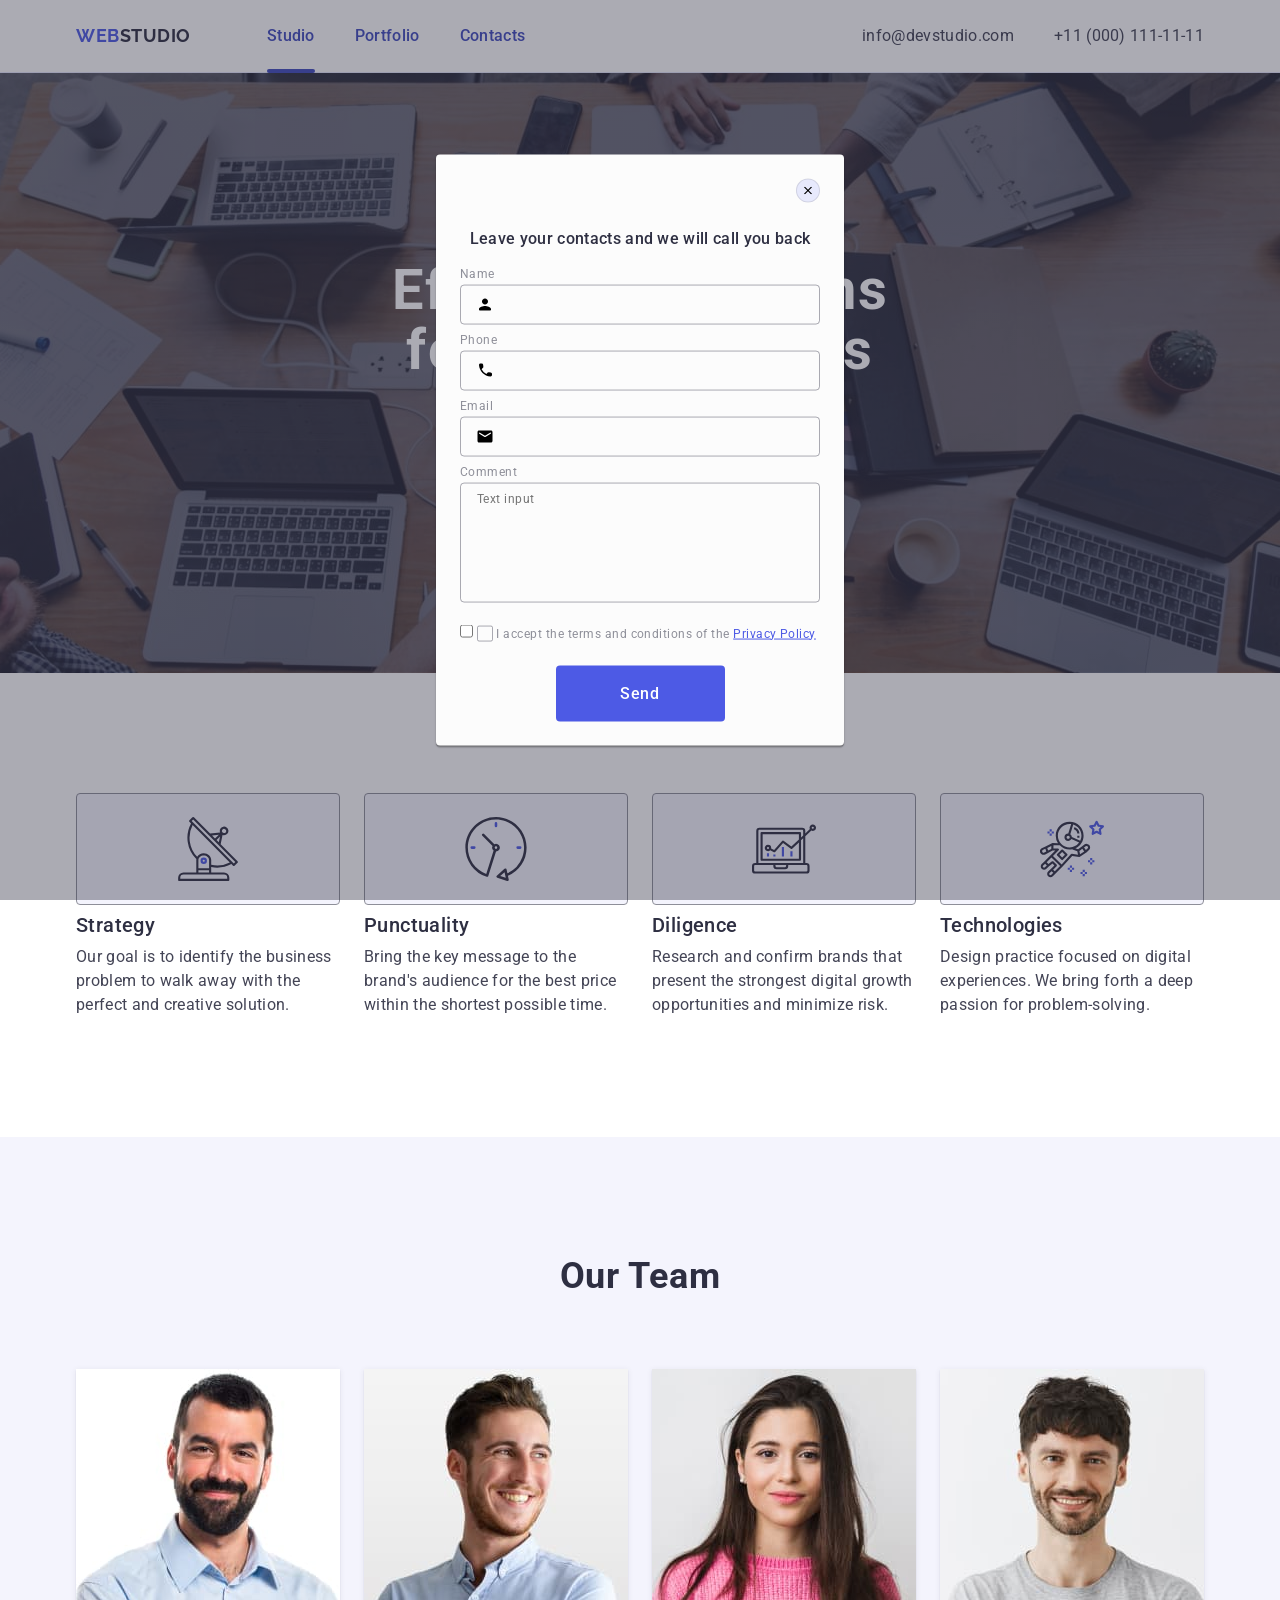
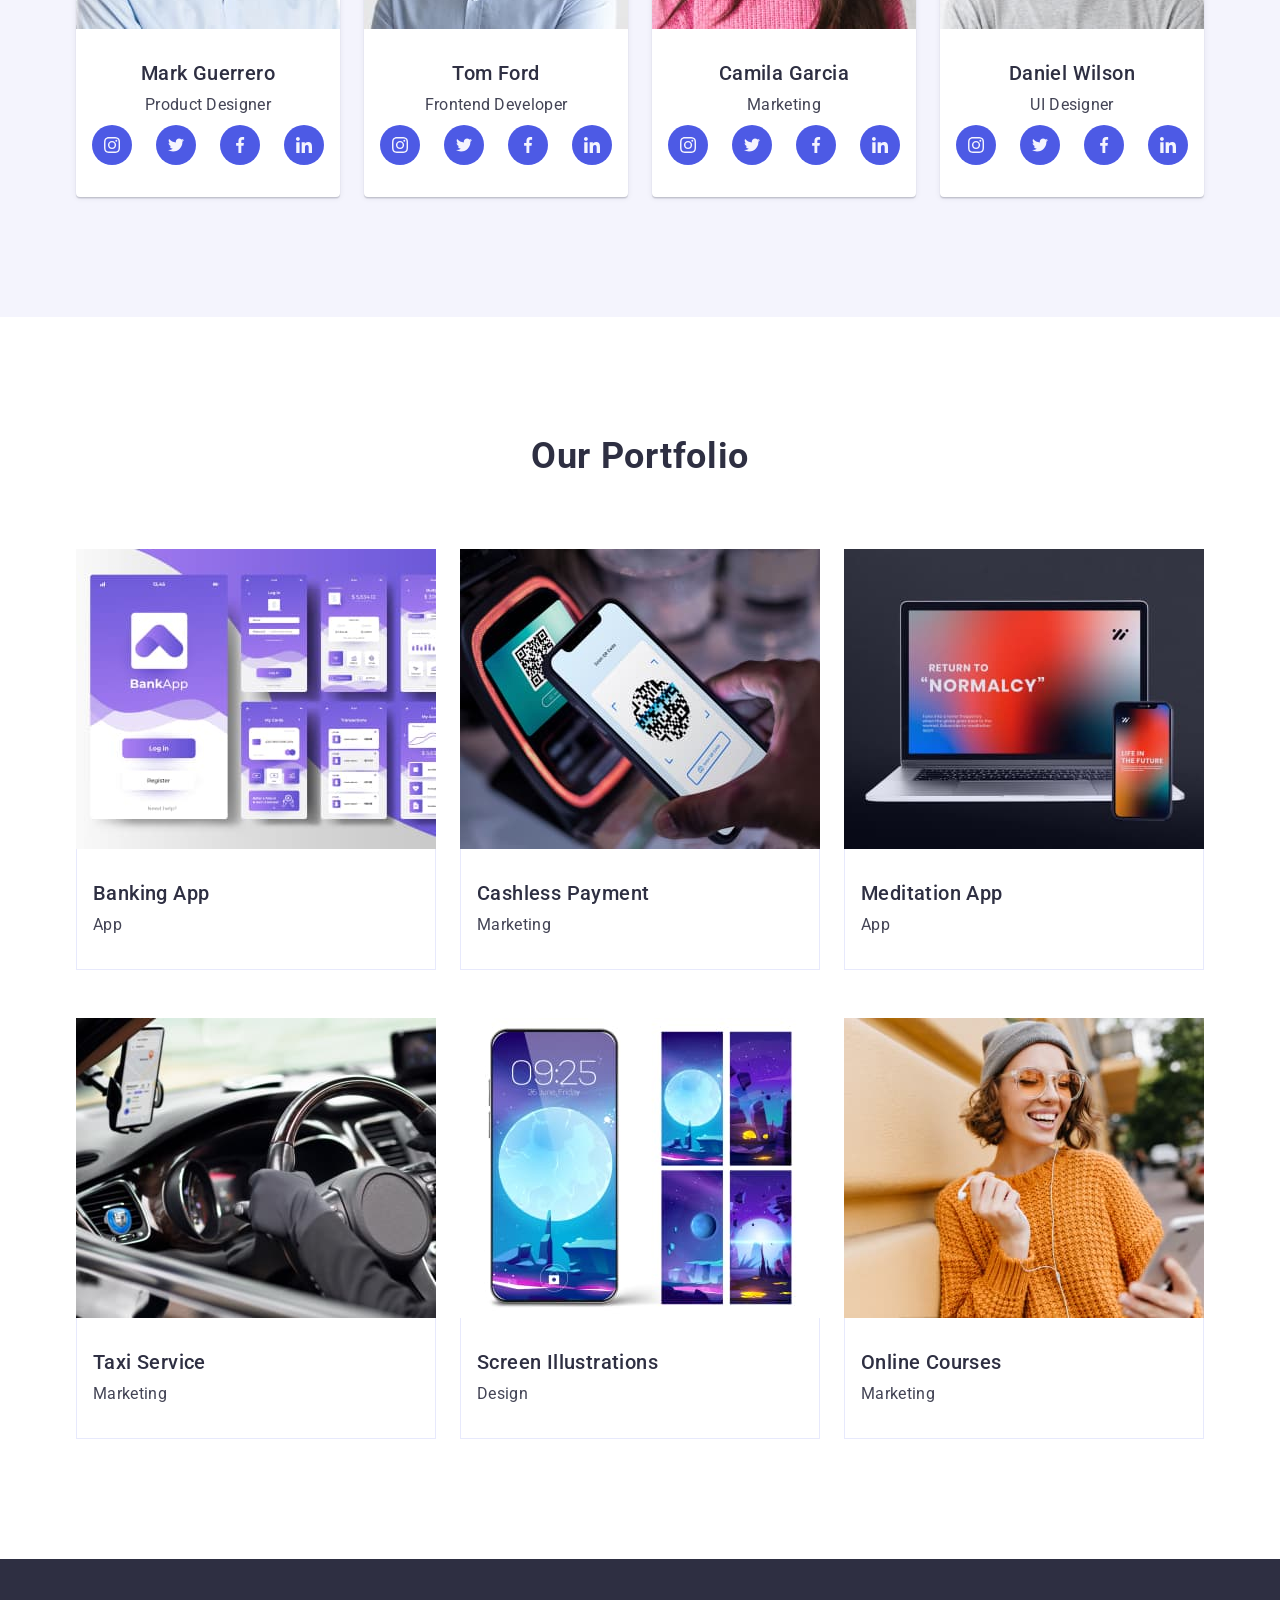
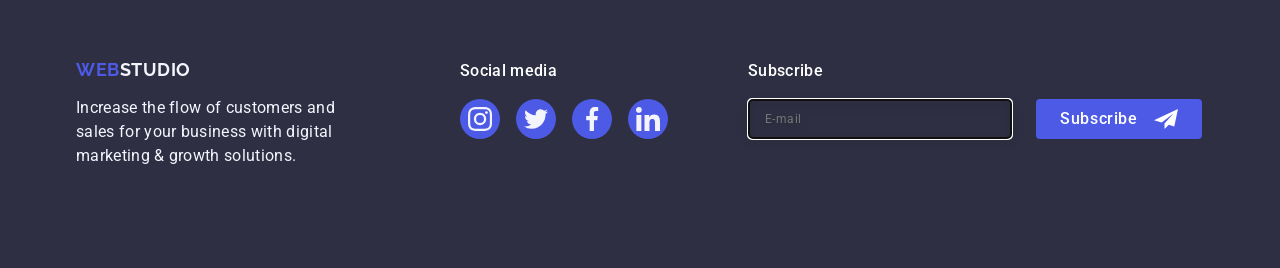
==== commit 8ec214ec: "sprite" ====
--- a/index.html
+++ b/index.html
@@ -419,7 +419,7 @@
           <div class="modal-formcontainer">
             <label class="form-username" for="user-phone">Phone</label>
             <div class="text-username">
-              <input class="input-username" type="phone"  id="user-phone" name="user-phone">
+              <input class="input-username" type="text"  id="user-phone" name="user-phone">
               <svg class="form-icon" height="24" width="18">
                 <use href="./images/icons.svg#icon-phone"></use>
               </svg>
@@ -441,11 +441,11 @@
             <textarea class="modal-textarea" name="user-comment" id="user-comment" placeholder="Text input" cols="30" rows="10"></textarea>
           </div>
           <div class="modal-chekbox">
-            <input class="user-chekbox  visually-hidden"  type="checkbox"  id="user-privacy" value="true" name="user-privacy">
+            <input class="user-chekbox"  type="checkbox"  id="user-privacy" value="true" name="user-privacy">
             <label class="label-chekbox" for="user-privacy">
               <span class="check-icon">
                 <svg class="checkbox-icon" height="8" width="10">
-                  <use href="./images/icons.svg#icon-icon-click"></use>
+                  <use href="./images/icons.svg#icon-vector"></use>
                 </svg>
                  </span>
               I accept the terms and conditions of the
--- a/css/styles.css
+++ b/css/styles.css
@@ -757,4 +757,9 @@
         background-color: #404bbf;
         border: none;
         fill: #F4F4FD;
+    }
+    .check-icon:checked {
+        background-color: #404bbf;
+        border: none;
+        fill: #F4F4FD;
     }
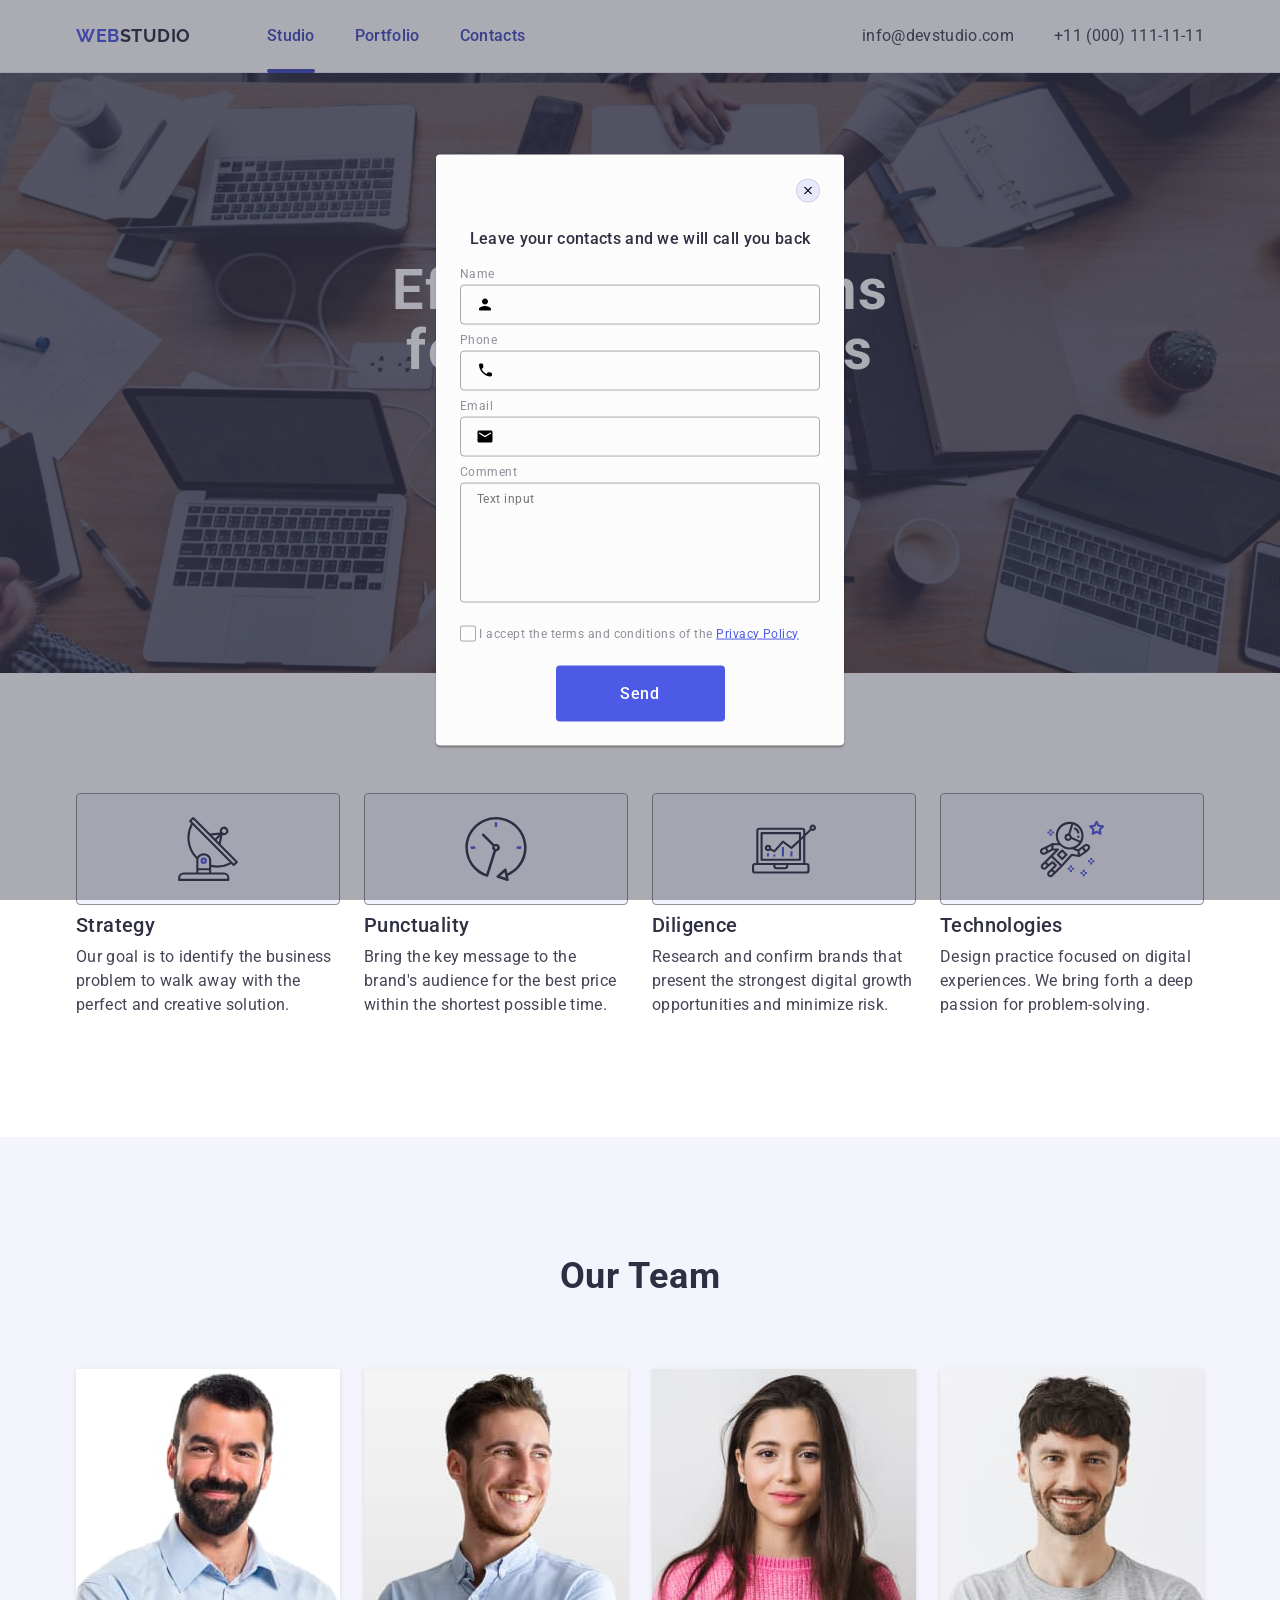
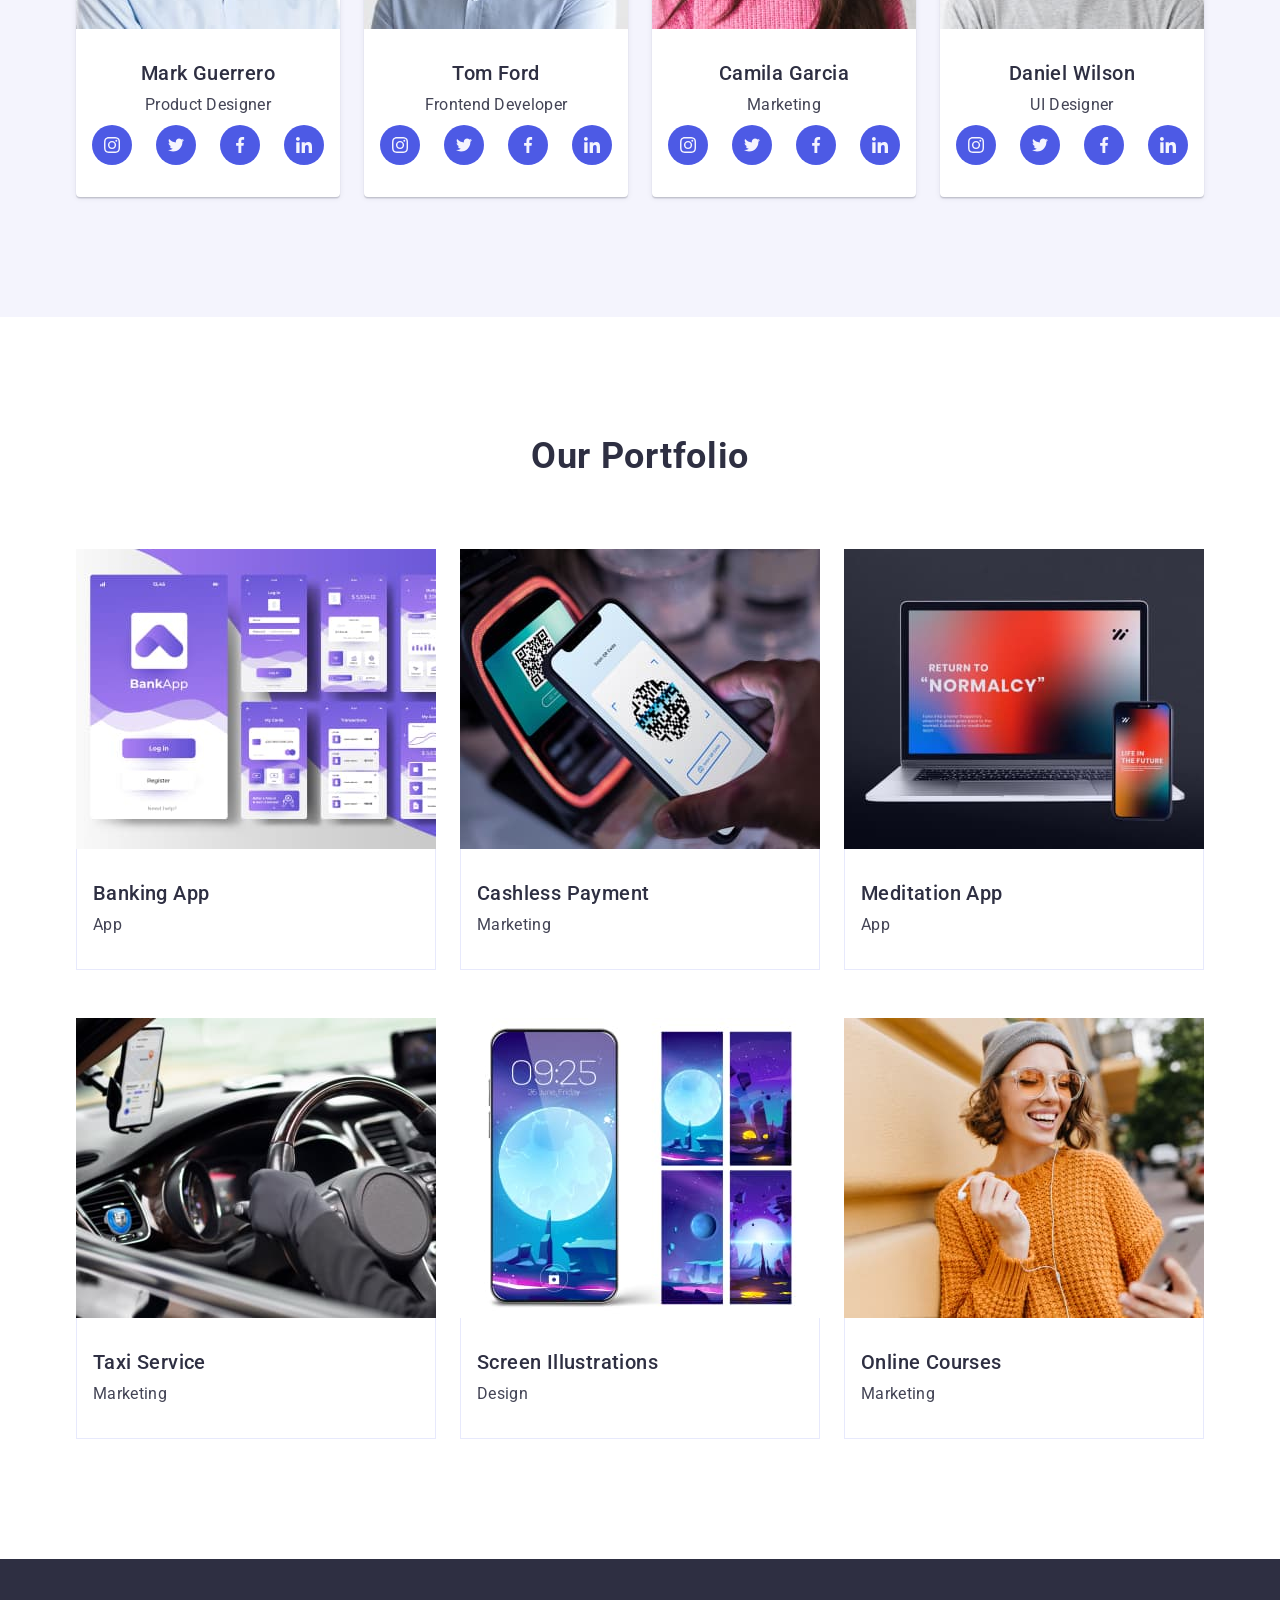
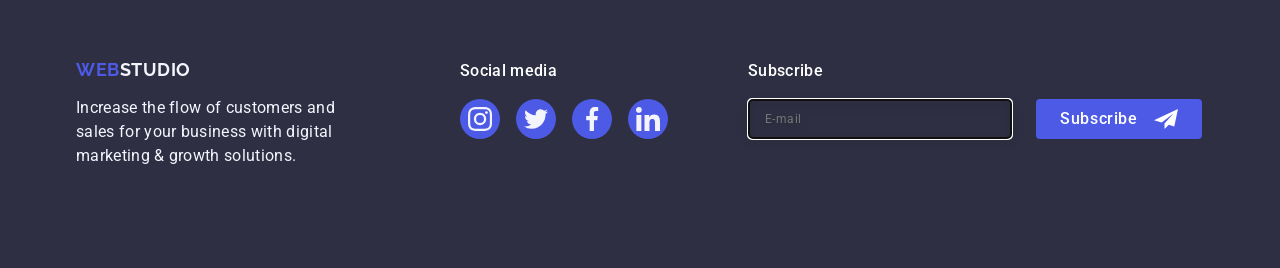
==== commit e31db51a: "check-box" ====
--- a/index.html
+++ b/index.html
@@ -438,13 +438,13 @@
           </div>
           <div class="modal-comment">
             <label class="form-username" for="user-comment">Comment</label>
-            <textarea class="modal-textarea" name="user-comment" id="user-comment" placeholder="Text input" cols="30" rows="10"></textarea>
+            <textarea class="modal-textarea" name="user-comment" id="user-comment" placeholder="Text input" ></textarea>
           </div>
           <div class="modal-chekbox">
-            <input class="user-chekbox"  type="checkbox"  id="user-privacy" value="true" name="user-privacy">
+            <input class="user-chekbox visually-hidden"  type="checkbox"  id="user-privacy" value="true" name="user_privacy" required>
             <label class="label-chekbox" for="user-privacy">
               <span class="check-icon">
-                <svg class="checkbox-icon" height="8" width="10">
+                <svg class="checkbox-icon" height="8" width="10" aria-label="checkmark icon">
                   <use href="./images/icons.svg#icon-vector"></use>
                 </svg>
                  </span>
--- a/css/styles.css
+++ b/css/styles.css
@@ -753,13 +753,14 @@
         transition: background-color 250ms cubic-bezier(0.4, 0, 0.2, 1);
         margin: 0 auto;
     }
-    .user-chekbox:checked + .check-icon {
+    .user-chekbox:checked + .label-chekbox
+    > .check-icon  {
         background-color: #404bbf;
         border: none;
         fill: #F4F4FD;
     }
-    .check-icon:checked {
+    /* .check-icon:checked {
         background-color: #404bbf;
         border: none;
         fill: #F4F4FD;
-    }+    } */
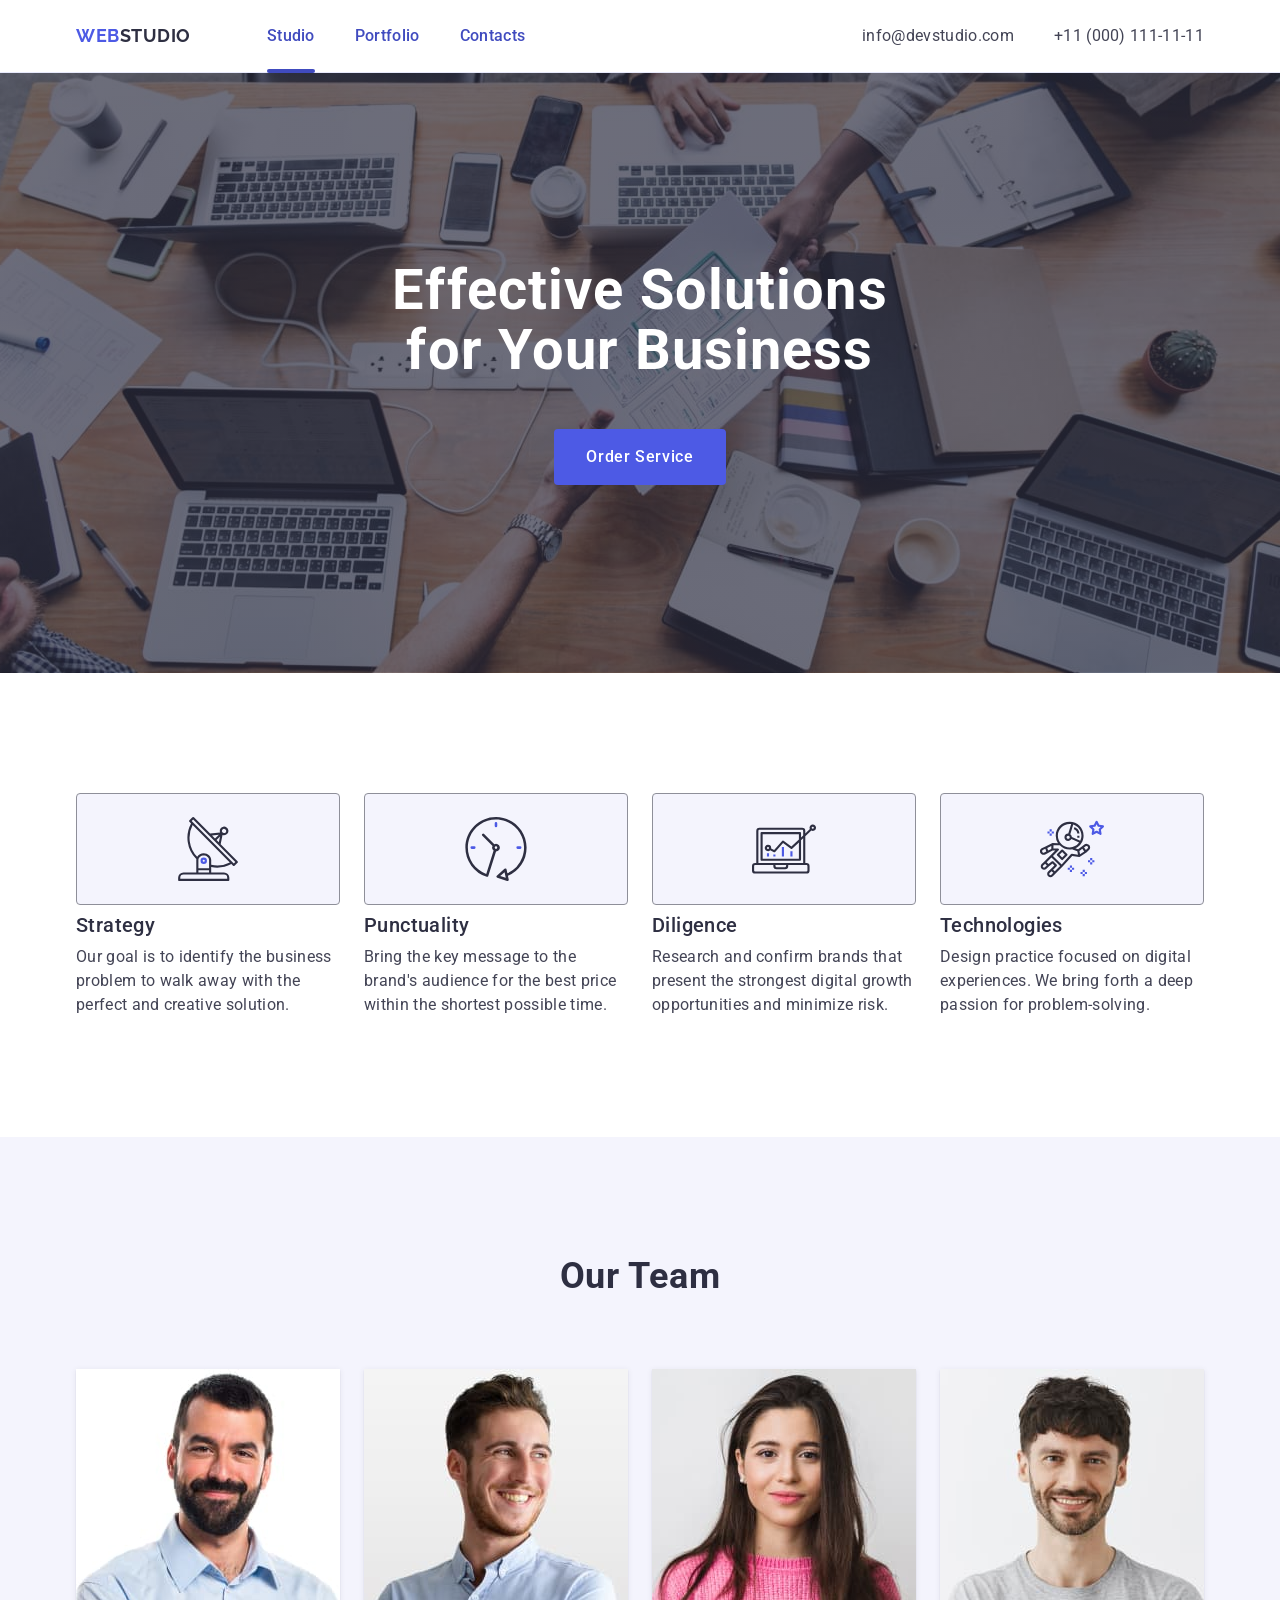
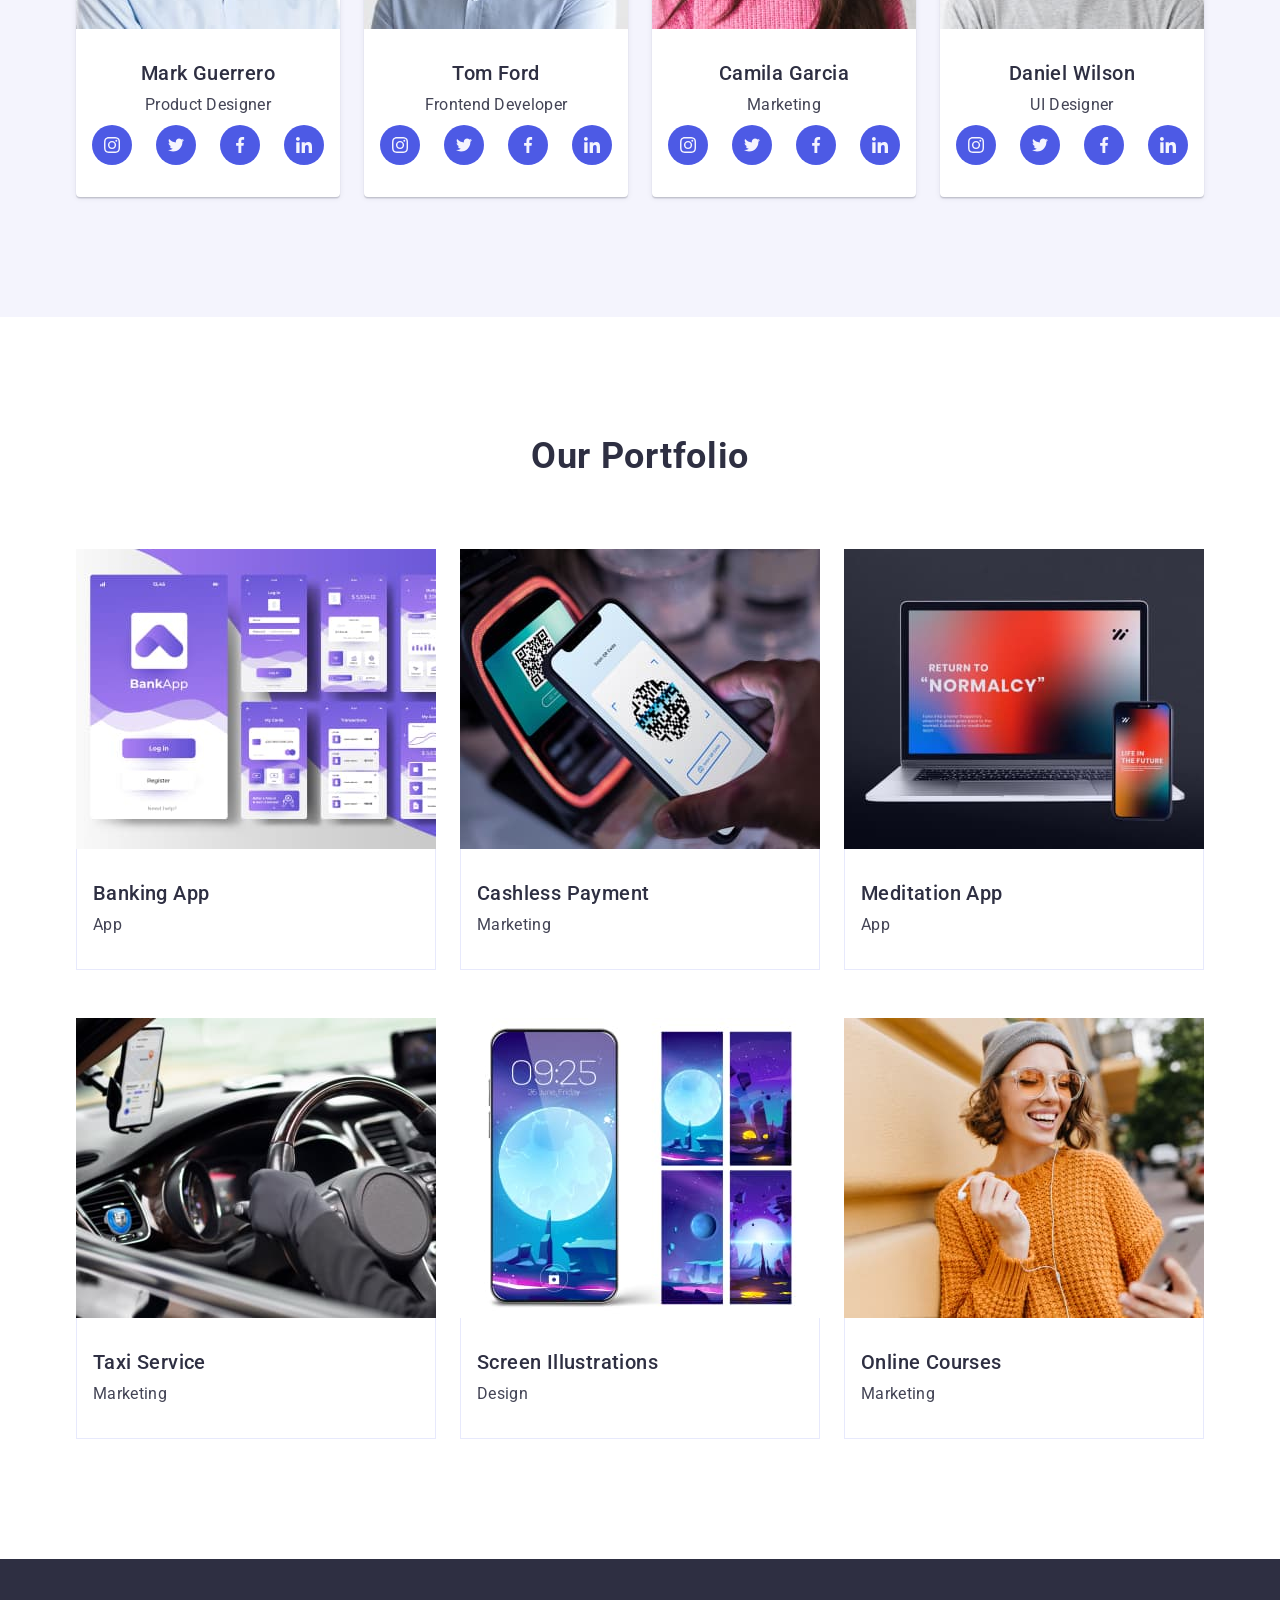
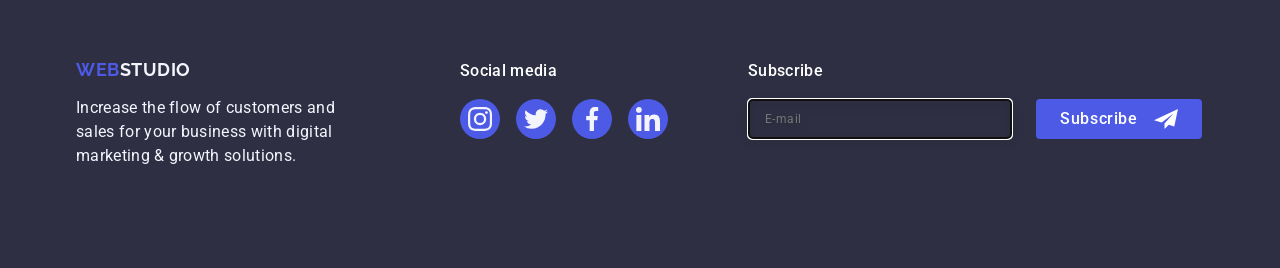
==== commit 312c4fb8: "Update index.html" ====
--- a/index.html
+++ b/index.html
@@ -394,7 +394,7 @@
         </div>
         
     </footer>
-    <div class="container-modal">
+    <div class="container-modal ">
       
      <div class="modal">
       <button type="button" class="modal-button">
@@ -441,7 +441,7 @@
             <textarea class="modal-textarea" name="user-comment" id="user-comment" placeholder="Text input" ></textarea>
           </div>
           <div class="modal-chekbox">
-            <input class="user-chekbox visually-hidden"  type="checkbox"  id="user-privacy" value="true" name="user_privacy" required>
+            <input class="user-chekbox visually-hidden"  type="checkbox"  id="user-privacy" value="true" name="user-privacy" required>
             <label class="label-chekbox" for="user-privacy">
               <span class="check-icon">
                 <svg class="checkbox-icon" height="8" width="10" aria-label="checkmark icon">
--- a/css/styles.css
+++ b/css/styles.css
@@ -583,9 +583,20 @@
         left: 0; 
         width: 100%;
         height: 100%;
+        z-index: 9999;
         background-color: rgba(46, 47, 66, 0.4);
         transition: opacity 250ms cubic-bezier(0.4, 0, 0.2, 1), visibility 250ms cubic-bezier(0.4, 0, 0.2, 1); 
 
+        opacity: 0;
+        visibility: hidden;
+        pointer-events: none;
+        transition: opacity 500ms linear, visibility 500ms linear;
+
+    }
+    .container-modal.is-open {
+        opacity: 1;
+        visibility: visible;
+        pointer-events: auto;
     }
     .modal {
         position: absolute;
@@ -599,6 +610,9 @@
         border-radius: 4px;
         transition: transform 250ms cubic-bezier(0.4, 0, 0.2, 1);
         padding: 72px 24px 24px 24px; 
+
+
+        
 
     }
     .modal-button {
@@ -713,6 +727,7 @@
         border-color: #4D5AE5;
     }
     .modal-chekbox {
+       
         margin-bottom: 24px;
     }
     .label-chekbox {
